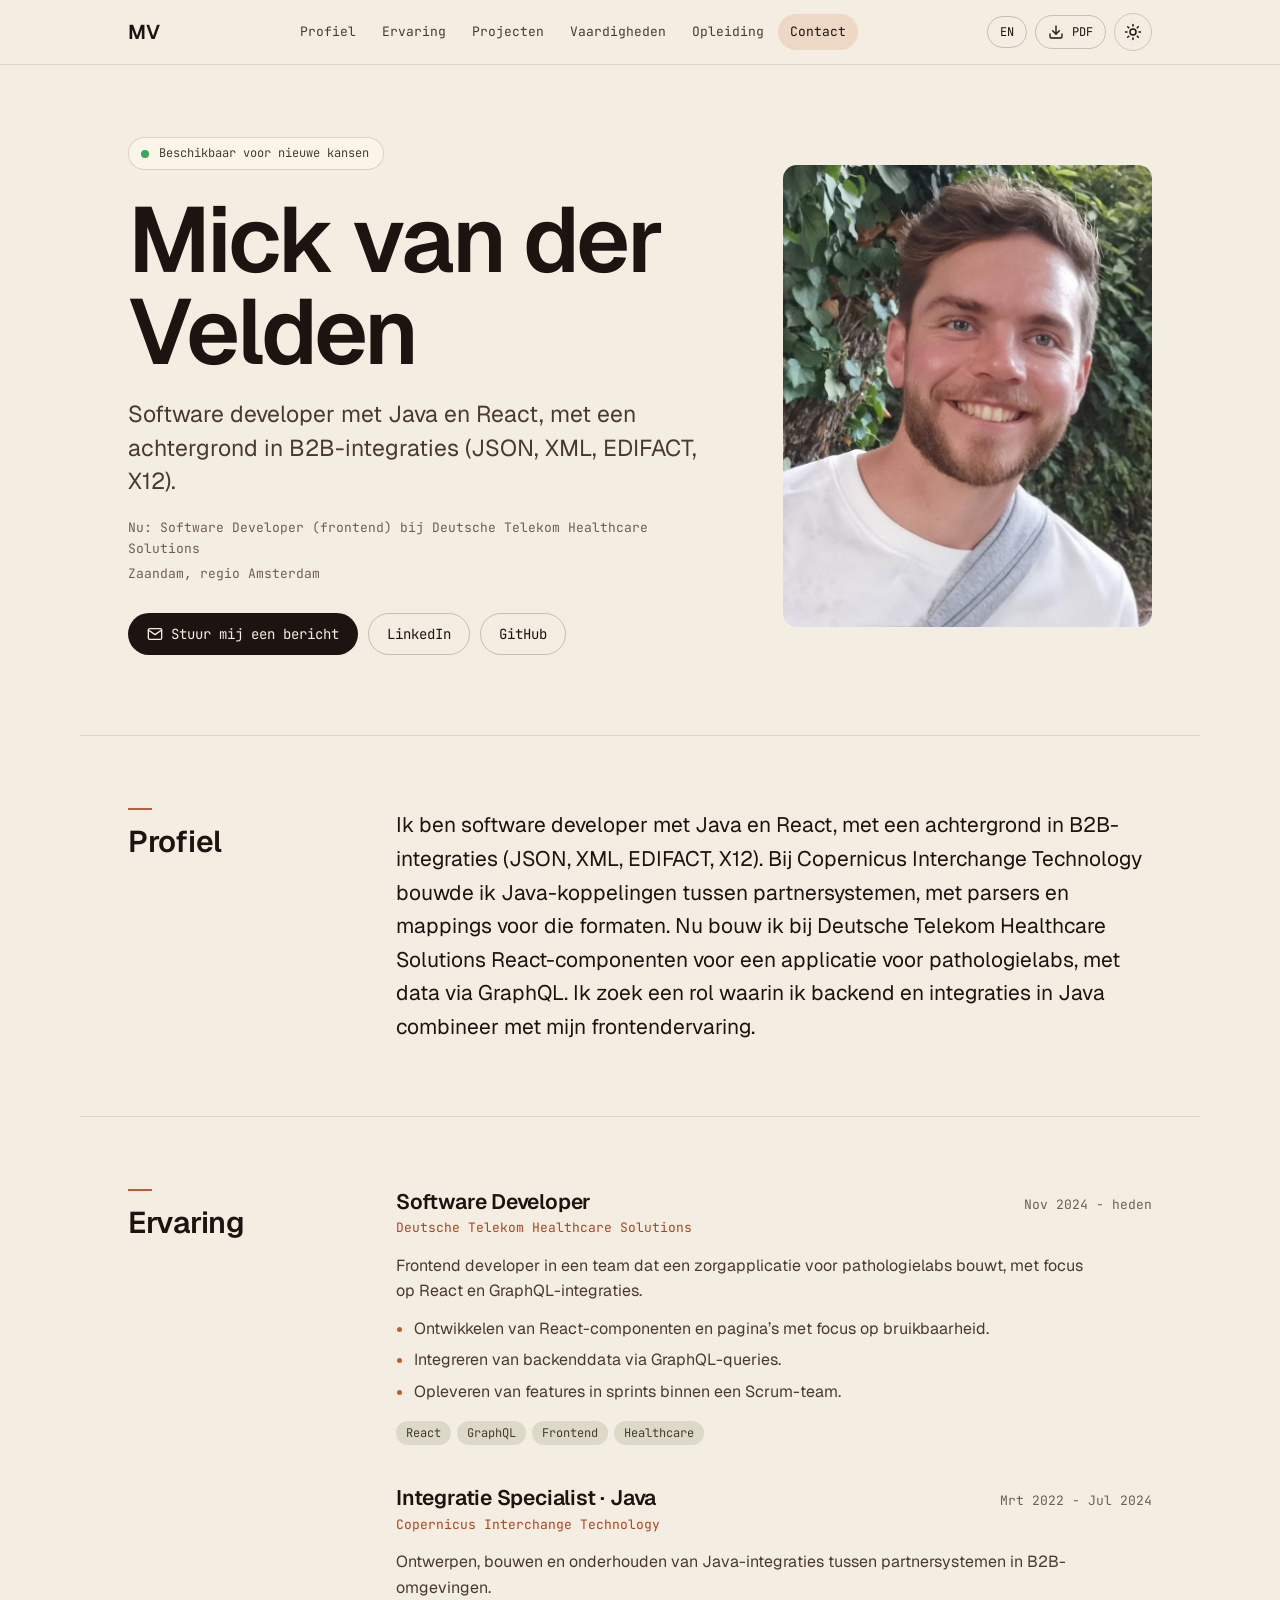
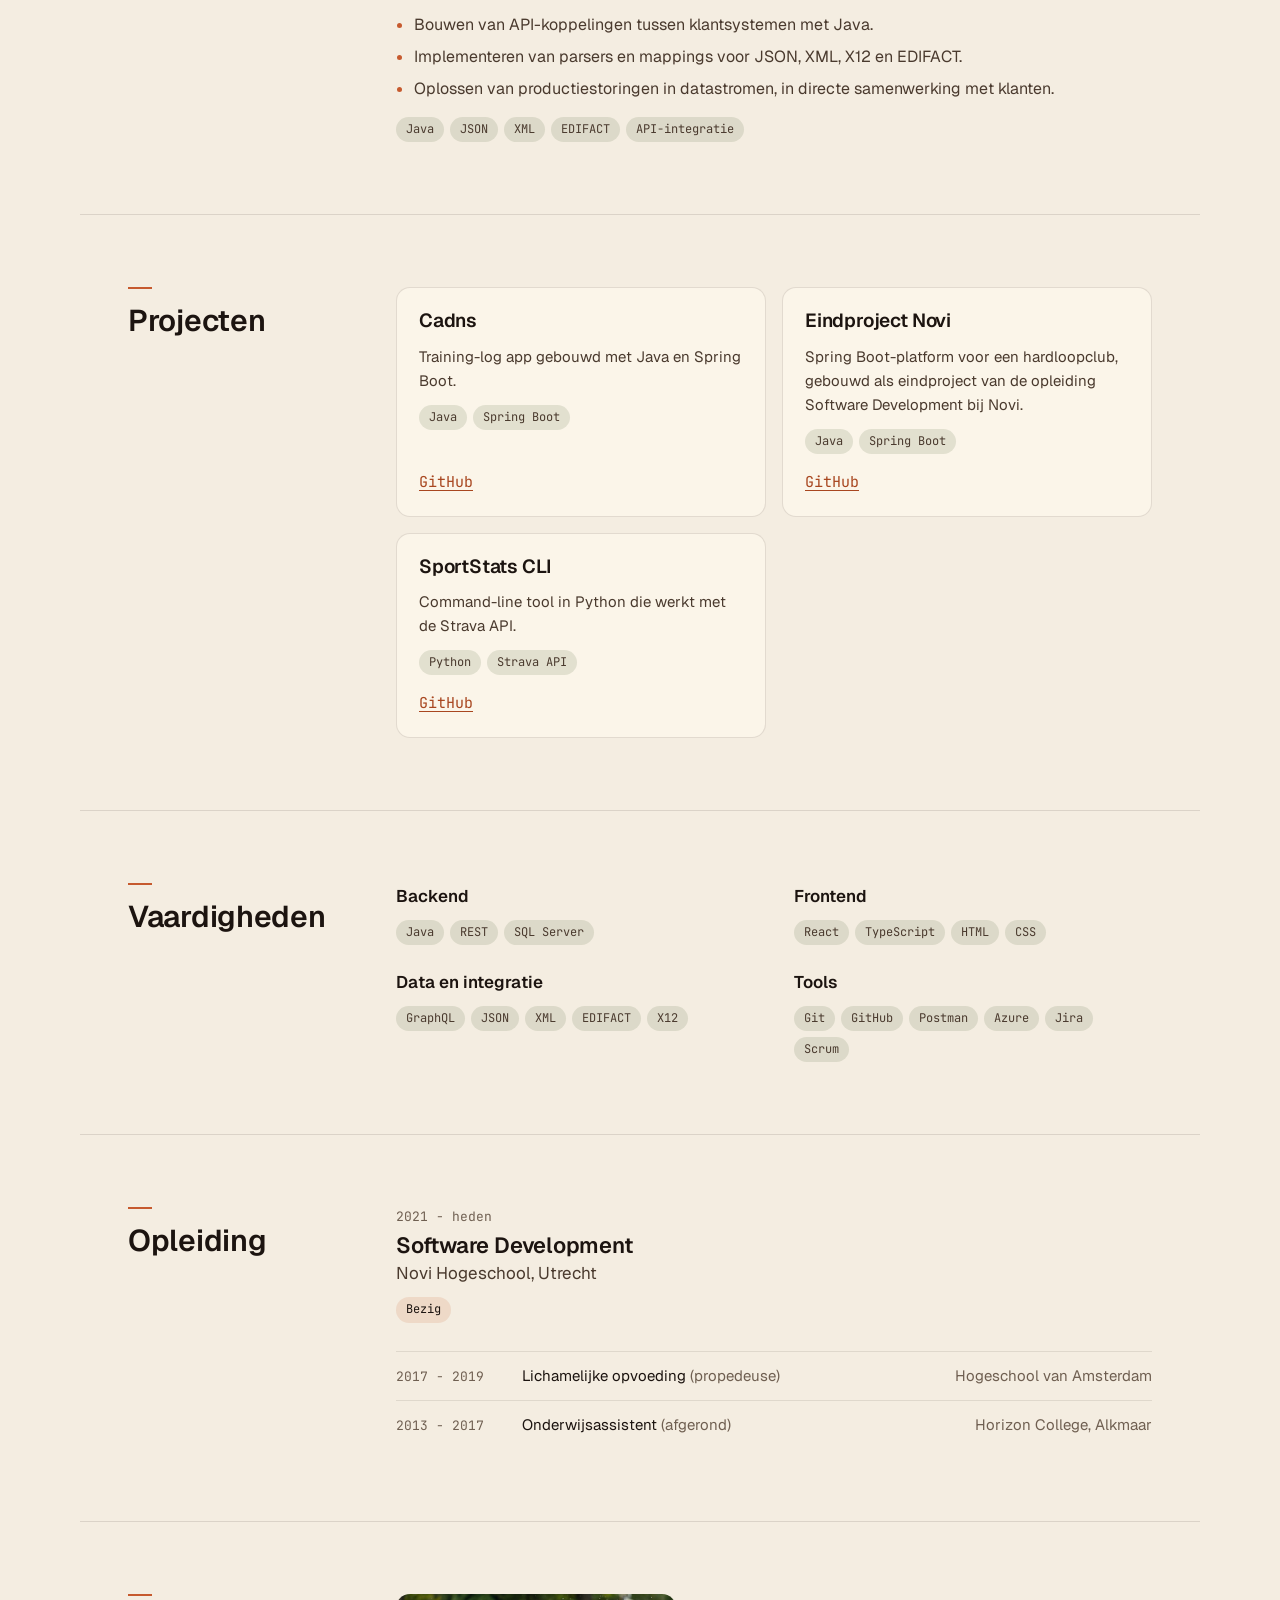
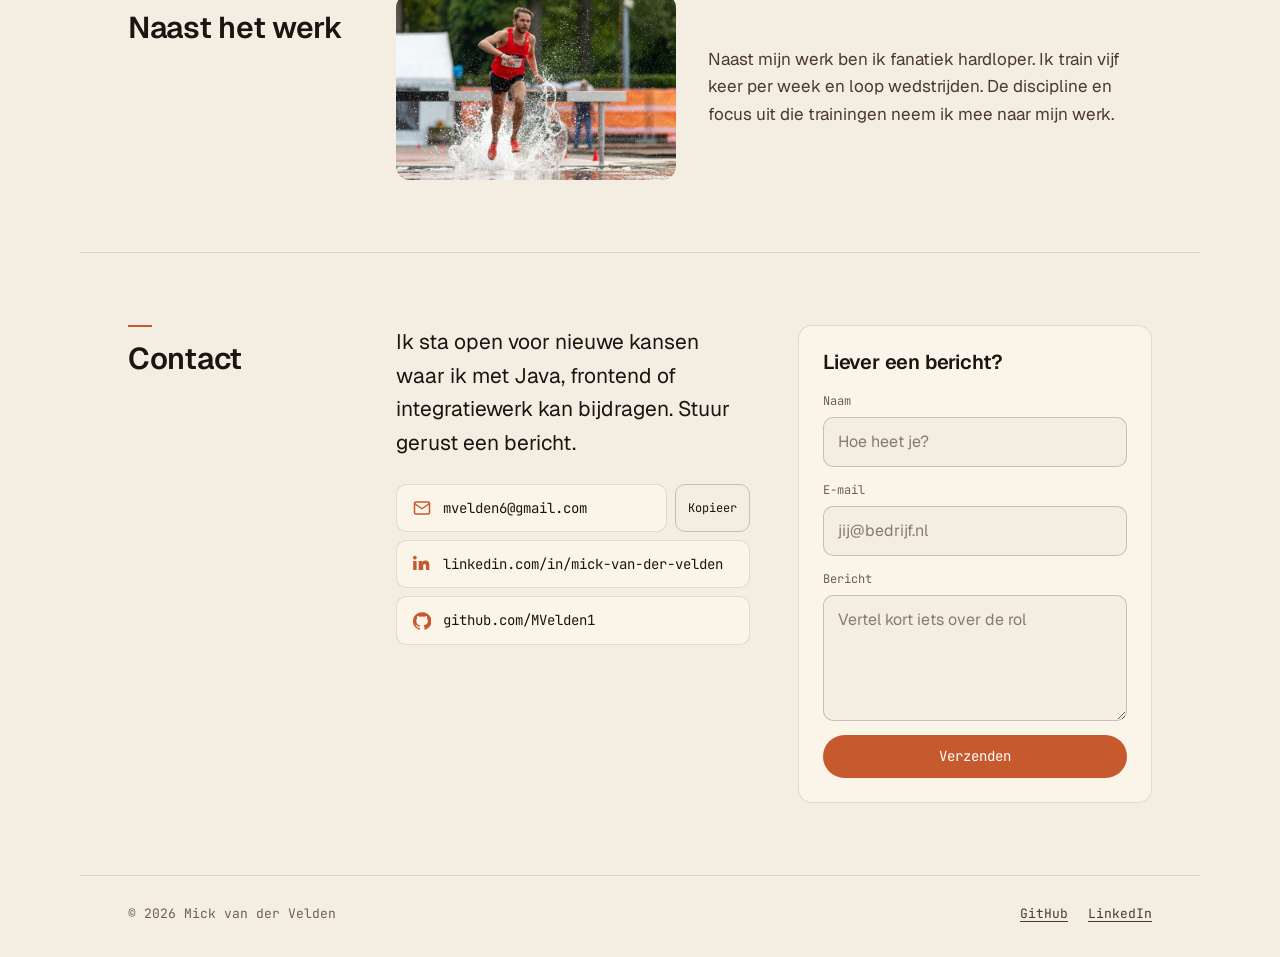
==== index.html @ c9dcdb48 "feat: calmer structure, static content and ES modules Content - One positioning line everywhere (her" ====
<!DOCTYPE html>
<html lang="nl">
<head>
<meta charset="utf-8">
<meta name="viewport" content="width=device-width, initial-scale=1">
<title>Mick van der Velden, Software Developer</title>
<meta name="description" content="Software developer met Java en React, met een achtergrond in B2B-integraties (JSON, XML, EDIFACT, X12).">

<script>
  // Set the theme before first paint: stored choice, otherwise the system preference.
  (function () {
    var root = document.documentElement;
    var theme = null;
    try { theme = JSON.parse(localStorage.getItem('cv_state') || '{}').theme; } catch (e) {}
    if (theme !== 'light' && theme !== 'dark') {
      theme = window.matchMedia && window.matchMedia('(prefers-color-scheme: dark)').matches ? 'dark' : 'light';
    }
    root.setAttribute('data-theme', theme);
    root.classList.add('js');
  })();
</script>

<link rel="preconnect" href="https://fonts.googleapis.com">
<link rel="preconnect" href="https://fonts.gstatic.com" crossorigin>
<link rel="preload" as="style" href="https://fonts.googleapis.com/css2?family=Geist:wght@400;500;600;700&amp;family=JetBrains+Mono:wght@400;500&amp;display=swap">
<link rel="stylesheet" href="https://fonts.googleapis.com/css2?family=Geist:wght@400;500;600;700&amp;family=JetBrains+Mono:wght@400;500&amp;display=swap">

<link rel="stylesheet" href="style.css">
<script type="module" src="js/main.js"></script>
</head>
<body>

<a class="skip-link" href="#main" data-i18n="a11y.skip">Naar de inhoud</a>

<header class="topbar">
  <div class="inner">
    <a href="#top" class="brand" aria-label="Mick van der Velden, naar boven" data-i18n-label="a11y.home">MV</a>

    <nav class="nav" id="nav" aria-label="Hoofdmenu" data-i18n-label="a11y.nav">
      <a href="#profiel" data-i18n="nav.profile">Profiel</a>
      <a href="#ervaring" data-i18n="nav.experience">Ervaring</a>
      <a href="#projecten" data-i18n="nav.projects">Projecten</a>
      <a href="#vaardigheden" data-i18n="nav.skills">Vaardigheden</a>
      <a href="#opleiding" data-i18n="nav.education">Opleiding</a>
      <a href="#contact" data-i18n="nav.contact">Contact</a>
    </nav>

    <div class="top-actions">
      <button type="button" id="langBtn" class="btn btn-ghost btn-sm" lang="en" aria-label="Switch to English">EN</button>
      <button type="button" id="downloadBtn" class="btn btn-ghost btn-sm" aria-label="Download cv als PDF" data-i18n-label="a11y.pdf">
        <svg viewBox="0 0 24 24" fill="none" stroke="currentColor" stroke-width="2" stroke-linecap="round" stroke-linejoin="round" aria-hidden="true"><path d="M21 15v4a2 2 0 0 1-2 2H5a2 2 0 0 1-2-2v-4"/><polyline points="7 10 12 15 17 10"/><line x1="12" y1="15" x2="12" y2="3"/></svg>
        PDF
      </button>
      <button type="button" id="themeBtn" class="icon-btn" aria-label="Thema wisselen" data-i18n-label="a11y.theme">
        <svg class="icon-sun" viewBox="0 0 24 24" fill="none" stroke="currentColor" stroke-width="2" stroke-linecap="round" stroke-linejoin="round" aria-hidden="true"><circle cx="12" cy="12" r="4"/><path d="M12 2v2M12 20v2M4.93 4.93l1.41 1.41M17.66 17.66l1.41 1.41M2 12h2M20 12h2M4.93 19.07l1.41-1.41M17.66 6.34l1.41-1.41"/></svg>
        <svg class="icon-moon" viewBox="0 0 24 24" fill="none" stroke="currentColor" stroke-width="2" stroke-linecap="round" stroke-linejoin="round" aria-hidden="true"><path d="M21 12.8A9 9 0 1 1 11.2 3a7 7 0 0 0 9.8 9.8z"/></svg>
      </button>
      <button type="button" id="menuBtn" class="icon-btn menu-btn" aria-expanded="false" aria-controls="nav" aria-label="Menu openen" data-i18n-label="a11y.menu">
        <svg viewBox="0 0 24 24" fill="none" stroke="currentColor" stroke-width="2" stroke-linecap="round" aria-hidden="true"><path d="M4 7h16M4 12h16M4 17h16"/></svg>
      </button>
    </div>
  </div>
</header>

<main id="main">

<!-- Hero -->
<section class="hero wrap" id="top">
  <div class="hero-grid">
    <div class="hero-text">
      <p class="status-pill"><span class="led" aria-hidden="true"></span> <span data-i18n="hero.status">Beschikbaar voor nieuwe kansen</span></p>
      <h1 class="hero-name">Mick van der Velden</h1>
      <p class="hero-lead" data-i18n="positioning">Software developer met Java en React, met een achtergrond in B2B-integraties (JSON, XML, EDIFACT, X12).</p>
      <ul class="hero-meta">
        <li data-i18n="hero.current">Nu: Software Developer (frontend) bij Deutsche Telekom Healthcare Solutions</li>
        <li data-i18n="hero.location">Zaandam, regio Amsterdam</li>
      </ul>
      <div class="hero-cta">
        <a href="mailto:mvelden6@gmail.com" class="btn btn-primary">
          <svg viewBox="0 0 24 24" fill="none" stroke="currentColor" stroke-width="2" stroke-linecap="round" stroke-linejoin="round" aria-hidden="true"><path d="M4 4h16c1.1 0 2 .9 2 2v12c0 1.1-.9 2-2 2H4c-1.1 0-2-.9-2-2V6c0-1.1.9-2 2-2z"/><polyline points="22,6 12,13 2,6"/></svg>
          <span data-i18n="hero.cta.email">Stuur mij een bericht</span>
        </a>
        <a href="https://linkedin.com/in/mick-van-der-velden" target="_blank" rel="noopener" class="btn btn-ghost">LinkedIn</a>
        <a href="https://github.com/MVelden1" target="_blank" rel="noopener" class="btn btn-ghost">GitHub</a>
      </div>
    </div>

    <div class="hero-photo">
      <img src="assets/mick.jpg" width="900" height="934" alt="Portret van Mick van der Velden" data-i18n-alt="img.portrait" fetchpriority="high" decoding="async">
    </div>
  </div>
</section>

<!-- Profiel -->
<section class="section wrap reveal" id="profiel" aria-labelledby="h-profiel">
  <h2 class="section-title" id="h-profiel" data-i18n="nav.profile">Profiel</h2>
  <div class="section-body">
    <!-- TODO Mick: klopt de laatste zin (wat je zoekt)? -->
    <p class="about-prose" id="aboutText" data-i18n="about.body">Ik ben software developer met Java en React, met een achtergrond in B2B-integraties (JSON, XML, EDIFACT, X12). Bij Copernicus Interchange Technology bouwde ik Java-koppelingen tussen partnersystemen, met parsers en mappings voor die formaten. Nu bouw ik bij Deutsche Telekom Healthcare Solutions React-componenten voor een applicatie voor pathologielabs, met data via GraphQL. Ik zoek een rol waarin ik backend en integraties in Java combineer met mijn frontendervaring.</p>
  </div>
</section>

<!-- Ervaring -->
<section class="section wrap reveal" id="ervaring" aria-labelledby="h-ervaring">
  <h2 class="section-title" id="h-ervaring" data-i18n="nav.experience">Ervaring</h2>
  <div class="section-body timeline">
    <article class="xp">
      <header class="xp-head">
        <div>
          <h3 class="xp-role">Software Developer</h3>
          <p class="xp-company">Deutsche Telekom Healthcare Solutions</p>
        </div>
        <p class="xp-date" data-i18n="xp.dt.date">Nov 2024 - heden</p>
      </header>
      <div class="xp-body" data-i18n="xp.dt.body">
        <p>Frontend developer in een team dat een zorgapplicatie voor pathologielabs bouwt, met focus op React en GraphQL-integraties.</p>
        <ul>
          <li>Ontwikkelen van React-componenten en pagina&rsquo;s met focus op bruikbaarheid.</li>
          <li>Integreren van backenddata via GraphQL-queries.</li>
          <li>Opleveren van features in sprints binnen een Scrum-team.</li>
        </ul>
      </div>
      <ul class="tags">
        <li>React</li><li>GraphQL</li><li>Frontend</li><li>Healthcare</li>
      </ul>
    </article>

    <article class="xp">
      <header class="xp-head">
        <div>
          <h3 class="xp-role" data-i18n="xp.cp.role">Integratie Specialist · Java</h3>
          <p class="xp-company">Copernicus Interchange Technology</p>
        </div>
        <p class="xp-date" data-i18n="xp.cp.date">Mrt 2022 - Jul 2024</p>
      </header>
      <div class="xp-body" data-i18n="xp.cp.body">
        <p>Ontwerpen, bouwen en onderhouden van Java-integraties tussen partnersystemen in B2B-omgevingen.</p>
        <ul>
          <li>Bouwen van API-koppelingen tussen klantsystemen met Java.</li>
          <li>Implementeren van parsers en mappings voor JSON, XML, X12 en EDIFACT.</li>
          <li>Oplossen van productiestoringen in datastromen, in directe samenwerking met klanten.</li>
        </ul>
      </div>
      <ul class="tags">
        <li>Java</li><li>JSON</li><li>XML</li><li>EDIFACT</li><li data-i18n="xp.cp.tag">API-integratie</li>
      </ul>
    </article>
  </div>
</section>

<!-- Projecten -->
<section class="section wrap reveal" id="projecten" aria-labelledby="h-projecten">
  <h2 class="section-title" id="h-projecten" data-i18n="nav.projects">Projecten</h2>
  <div class="section-body projects">
    <!-- TODO Mick: per project de omschrijving (wat het is, welke keuzes), stack en de exacte repo-URL en eventuele live-demo-URL aanleveren. De links wijzen nu naar je GitHub-profiel. -->
    <article class="project">
      <h3 class="project-title">Cadns</h3>
      <p data-i18n="pj.cadns">Training-log app gebouwd met Java en Spring Boot.</p>
      <ul class="tags"><li>Java</li><li>Spring Boot</li></ul>
      <p class="project-links"><a href="https://github.com/MVelden1" target="_blank" rel="noopener">GitHub</a></p>
    </article>

    <article class="project">
      <h3 class="project-title" data-i18n="pj.novi.title">Eindproject Novi</h3>
      <p data-i18n="pj.novi">Spring Boot-platform voor een hardloopclub, gebouwd als eindproject van de opleiding Software Development bij Novi.</p>
      <ul class="tags"><li>Java</li><li>Spring Boot</li></ul>
      <p class="project-links"><a href="https://github.com/MVelden1" target="_blank" rel="noopener">GitHub</a></p>
    </article>

    <article class="project">
      <h3 class="project-title">SportStats CLI</h3>
      <p data-i18n="pj.sportstats">Command-line tool in Python die werkt met de Strava API.</p>
      <ul class="tags"><li>Python</li><li>Strava API</li></ul>
      <p class="project-links"><a href="https://github.com/MVelden1" target="_blank" rel="noopener">GitHub</a></p>
    </article>
  </div>
</section>

<!-- Vaardigheden -->
<section class="section wrap reveal" id="vaardigheden" aria-labelledby="h-vaardigheden">
  <h2 class="section-title" id="h-vaardigheden" data-i18n="nav.skills">Vaardigheden</h2>
  <div class="section-body">
    <dl class="skills" id="skillsList">
      <div class="skill">
        <dt>Backend</dt>
        <dd><ul class="tags"><li>Java</li><li>REST</li><li>SQL Server</li></ul></dd>
      </div>
      <div class="skill">
        <dt>Frontend</dt>
        <dd><ul class="tags"><li>React</li><li>TypeScript</li><li>HTML</li><li>CSS</li></ul></dd>
      </div>
      <div class="skill">
        <dt data-i18n="skills.data">Data en integratie</dt>
        <dd><ul class="tags"><li>GraphQL</li><li>JSON</li><li>XML</li><li>EDIFACT</li><li>X12</li></ul></dd>
      </div>
      <div class="skill">
        <dt>Tools</dt>
        <dd><ul class="tags"><li>Git</li><li>GitHub</li><li>Postman</li><li>Azure</li><li>Jira</li><li>Scrum</li></ul></dd>
      </div>
    </dl>
  </div>
</section>

<!-- Opleiding -->
<section class="section wrap reveal" id="opleiding" aria-labelledby="h-opleiding">
  <h2 class="section-title" id="h-opleiding" data-i18n="nav.education">Opleiding</h2>
  <div class="section-body">
    <div class="edu-main" data-edu>
      <p class="edu-year" data-i18n="edu.now.year">2021 - heden</p>
      <h3 class="edu-title">Software Development</h3>
      <p class="edu-school">Novi Hogeschool, Utrecht</p>
      <p class="edu-status" data-i18n="edu.status.live">Bezig</p>
    </div>
    <ul class="edu-list">
      <li data-edu>
        <span class="edu-year">2017 - 2019</span>
        <span><span class="edu-title" data-i18n="edu.pe.title">Lichamelijke opvoeding</span> <span class="edu-status" data-i18n="edu.status.prop">(propedeuse)</span></span>
        <span class="edu-school">Hogeschool van Amsterdam</span>
      </li>
      <li data-edu>
        <span class="edu-year">2013 - 2017</span>
        <span><span class="edu-title" data-i18n="edu.ta.title">Onderwijsassistent</span> <span class="edu-status" data-i18n="edu.status.done">(afgerond)</span></span>
        <span class="edu-school">Horizon College, Alkmaar</span>
      </li>
    </ul>
  </div>
</section>

<!-- Naast het werk -->
<section class="section wrap reveal" id="naast-werk" aria-labelledby="h-naast">
  <h2 class="section-title" id="h-naast" data-i18n="out.title">Naast het werk</h2>
  <div class="section-body outside">
    <img src="assets/running.jpg" width="1400" height="933" alt="Mick van der Velden tijdens een hardloopwedstrijd" data-i18n-alt="img.running" loading="lazy" decoding="async">
    <p data-i18n="out.body">Naast mijn werk ben ik fanatiek hardloper. Ik train vijf keer per week en loop wedstrijden. De discipline en focus uit die trainingen neem ik mee naar mijn werk.</p>
  </div>
</section>

<!-- Contact -->
<section class="section wrap reveal" id="contact" aria-labelledby="h-contact">
  <h2 class="section-title" id="h-contact">Contact</h2>
  <div class="section-body contact-grid">
    <div>
      <p class="contact-note" data-i18n="ct.note">Ik sta open voor nieuwe kansen waar ik met Java, frontend of integratiewerk kan bijdragen. Stuur gerust een bericht.</p>

      <ul class="contact-links">
        <li class="contact-row">
          <a href="mailto:mvelden6@gmail.com" class="contact-link">
            <svg viewBox="0 0 24 24" fill="none" stroke="currentColor" stroke-width="2" stroke-linecap="round" stroke-linejoin="round" aria-hidden="true"><path d="M4 4h16c1.1 0 2 .9 2 2v12c0 1.1-.9 2-2 2H4c-1.1 0-2-.9-2-2V6c0-1.1.9-2 2-2z"/><polyline points="22,6 12,13 2,6"/></svg>
            <span class="label">mvelden6@gmail.com</span>
          </a>
          <button type="button" class="btn btn-ghost btn-sm copy-btn" id="copyEmail" data-copy="mvelden6@gmail.com">
            <span data-i18n="ct.copy">Kopieer</span>
          </button>
        </li>
        <li>
          <a href="https://linkedin.com/in/mick-van-der-velden" target="_blank" rel="noopener" class="contact-link">
            <svg viewBox="0 0 24 24" fill="currentColor" aria-hidden="true"><path d="M4.98 3.5C4.98 4.88 3.87 6 2.5 6S0 4.88 0 3.5 1.12 1 2.5 1s2.48 1.12 2.48 2.5zM.22 8h4.56v12H.22V8zm7.36 0h4.37v1.64h.06c.61-1.15 2.1-2.36 4.33-2.36 4.63 0 5.48 3.05 5.48 7v5.72h-4.55v-5.07c0-1.21-.02-2.77-1.69-2.77-1.7 0-1.96 1.32-1.96 2.68v5.16H7.58V8z"/></svg>
            <span class="label">linkedin.com/in/mick-van-der-velden</span>
          </a>
        </li>
        <li>
          <a href="https://github.com/MVelden1" target="_blank" rel="noopener" class="contact-link">
            <svg viewBox="0 0 24 24" fill="currentColor" aria-hidden="true"><path d="M12 .3a12 12 0 0 0-3.8 23.4c.6.1.8-.3.8-.6v-2c-3.3.7-4-1.6-4-1.6-.6-1.4-1.4-1.8-1.4-1.8-1.1-.7.1-.7.1-.7 1.2.1 1.9 1.2 1.9 1.2 1 1.8 2.8 1.3 3.5 1 .1-.8.4-1.3.8-1.6-2.7-.3-5.5-1.3-5.5-6 0-1.2.5-2.3 1.3-3.1-.2-.4-.6-1.6 0-3.2 0 0 1-.3 3.4 1.2a11.5 11.5 0 0 1 6 0c2.3-1.5 3.3-1.2 3.3-1.2.7 1.6.2 2.9.1 3.2.8.8 1.3 1.9 1.3 3.2 0 4.6-2.8 5.6-5.5 5.9.5.4.9 1.1.9 2.3v3.3c0 .3.1.7.8.6A12 12 0 0 0 12 .3"/></svg>
            <span class="label">github.com/MVelden1</span>
          </a>
        </li>
      </ul>
    </div>

    <form class="contact-form" id="contactForm">
      <h3 data-i18n="form.title">Liever een bericht?</h3>
      <!-- Web3Forms: the access_key routes mail to mvelden6@gmail.com -->
      <input type="hidden" name="access_key" value="7c4b0fd3-1f38-485e-ab42-254aa99e8355">
      <input type="hidden" name="subject" value="Nieuw bericht via cv-site">
      <input type="hidden" name="from_name" value="CV Mick van der Velden">
      <div class="visually-hidden" aria-hidden="true">
        <label for="botcheck">Laat dit veld leeg</label>
        <input type="checkbox" id="botcheck" name="botcheck" tabindex="-1">
      </div>
      <div class="form-row">
        <label for="f-name" data-i18n="form.name">Naam</label>
        <input type="text" id="f-name" name="name" autocomplete="name" data-i18n-ph="form.name.ph" placeholder="Hoe heet je?" required>
      </div>
      <div class="form-row">
        <label for="f-email" data-i18n="form.email">E-mail</label>
        <input type="email" id="f-email" name="email" autocomplete="email" data-i18n-ph="form.email.ph" placeholder="jij@bedrijf.nl" required>
      </div>
      <div class="form-row">
        <label for="f-msg" data-i18n="form.msg">Bericht</label>
        <textarea id="f-msg" name="message" rows="4" data-i18n-ph="form.msg.ph" placeholder="Vertel kort iets over de rol" required></textarea>
      </div>
      <button type="submit" id="formSubmit" class="btn btn-accent btn-block">
        <span data-i18n="form.send">Verzenden</span>
      </button>
      <p class="form-msg" id="formSuccess" role="status" hidden data-i18n="form.success">Bedankt, je bericht is verstuurd. Ik reageer zo snel mogelijk.</p>
      <p class="form-msg form-msg-error" id="formError" role="alert" hidden data-i18n="form.error">Er ging iets mis. Probeer het later opnieuw of mail direct naar mvelden6@gmail.com.</p>
    </form>
  </div>
</section>

</main>

<footer class="wrap site-footer">
  <p>&copy; 2026 Mick van der Velden</p>
  <ul class="foot-links">
    <li><a href="https://github.com/MVelden1" target="_blank" rel="noopener">GitHub</a></li>
    <li><a href="https://linkedin.com/in/mick-van-der-velden" target="_blank" rel="noopener">LinkedIn</a></li>
  </ul>
</footer>

<!-- Print sheet: single-page PDF. js/print.js fills the empty containers from the
     page content right before printing, so the PDF always matches the site. -->
<div class="print-sheet" id="printSheet">
  <div class="ps-head">
    <div class="ps-photo"><img src="assets/mick.jpg" width="900" height="934" alt="" decoding="async"></div>
    <div class="ps-id">
      <p class="ps-name">Mick van der Velden</p>
      <p class="ps-role" data-i18n="positioning">Software developer met Java en React, met een achtergrond in B2B-integraties (JSON, XML, EDIFACT, X12).</p>
    </div>
  </div>

  <div class="ps-side">
    <div class="ps-block">
      <p class="ps-h">Contact</p>
      <ul class="ps-contact-list">
        <li><svg viewBox="0 0 24 24" fill="none" stroke="currentColor" stroke-width="1.8" stroke-linecap="round" stroke-linejoin="round" aria-hidden="true"><path d="M20 10c0 6-8 12-8 12s-8-6-8-12a8 8 0 0 1 16 0z"/><circle cx="12" cy="10" r="3"/></svg><span>Zaandam, NL</span></li>
        <!-- TODO Mick: telefoonnummer wel/niet publiek -->
        <li><a href="tel:+31616270753"><svg viewBox="0 0 24 24" fill="none" stroke="currentColor" stroke-width="1.8" stroke-linecap="round" stroke-linejoin="round" aria-hidden="true"><path d="M22 16.9v3a2 2 0 0 1-2.2 2 19.8 19.8 0 0 1-8.6-3.1 19.5 19.5 0 0 1-6-6A19.8 19.8 0 0 1 2.1 4.2 2 2 0 0 1 4.1 2h3a2 2 0 0 1 2 1.7c.1.9.3 1.8.6 2.7a2 2 0 0 1-.5 2.1L8 9.7a16 16 0 0 0 6 6l1.2-1.2a2 2 0 0 1 2.1-.5c.9.3 1.8.5 2.7.6a2 2 0 0 1 1.7 2z"/></svg><span>+31&nbsp;6&nbsp;1627&nbsp;0753</span></a></li>
        <li><a href="mailto:mvelden6@gmail.com"><svg viewBox="0 0 24 24" fill="none" stroke="currentColor" stroke-width="1.8" stroke-linecap="round" stroke-linejoin="round" aria-hidden="true"><rect x="3" y="5" width="18" height="14" rx="2"/><polyline points="3 7 12 13 21 7"/></svg><span>mvelden6@gmail.com</span></a></li>
        <li><a href="https://linkedin.com/in/mick-van-der-velden"><svg viewBox="0 0 24 24" fill="none" stroke="currentColor" stroke-width="1.8" stroke-linecap="round" stroke-linejoin="round" aria-hidden="true"><path d="M10 14a5 5 0 0 0 7 0l3-3a5 5 0 0 0-7-7l-1 1"/><path d="M14 10a5 5 0 0 0-7 0l-3 3a5 5 0 0 0 7 7l1-1"/></svg><span>linkedin.com/in/mick-van-der-velden</span></a></li>
        <li><a href="https://github.com/MVelden1"><svg viewBox="0 0 24 24" fill="currentColor" aria-hidden="true"><path d="M12 .3a12 12 0 0 0-3.8 23.4c.6.1.8-.3.8-.6v-2c-3.3.7-4-1.6-4-1.6-.6-1.4-1.4-1.8-1.4-1.8-1.1-.7.1-.7.1-.7 1.2.1 1.9 1.2 1.9 1.2 1 1.8 2.8 1.3 3.5 1 .1-.8.4-1.3.8-1.6-2.7-.3-5.5-1.3-5.5-6 0-1.2.5-2.3 1.3-3.1-.2-.4-.6-1.6 0-3.2 0 0 1-.3 3.4 1.2a11.5 11.5 0 0 1 6 0c2.3-1.5 3.3-1.2 3.3-1.2.7 1.6.2 2.9.1 3.2.8.8 1.3 1.9 1.3 3.2 0 4.6-2.8 5.6-5.5 5.9.5.4.9 1.1.9 2.3v3.3c0 .3.1.7.8.6A12 12 0 0 0 12 .3"/></svg><span>github.com/MVelden1</span></a></li>
        <li><a href="https://mvelden1.github.io"><svg viewBox="0 0 24 24" fill="none" stroke="currentColor" stroke-width="1.8" stroke-linecap="round" stroke-linejoin="round" aria-hidden="true"><circle cx="12" cy="12" r="9"/><path d="M3 12h18"/><path d="M12 3a14 14 0 0 1 0 18"/><path d="M12 3a14 14 0 0 0 0 18"/></svg><span>mvelden1.github.io</span></a></li>
      </ul>
    </div>

    <div class="ps-block">
      <p class="ps-h" data-i18n="nav.skills">Vaardigheden</p>
      <ul class="ps-skills" id="psSkills"></ul>
    </div>

    <div class="ps-block">
      <p class="ps-h" data-i18n="print.languages">Talen</p>
      <ul class="ps-plain">
        <li data-i18n="print.lang.nl">Nederlands</li>
        <li data-i18n="print.lang.en">Engels</li>
      </ul>
    </div>
  </div>

  <div class="ps-main">
    <div class="ps-block">
      <p class="ps-h ps-h-main" data-i18n="nav.profile">Profiel</p>
      <p class="ps-p" id="psProfile"></p>
    </div>

    <div class="ps-block">
      <p class="ps-h ps-h-main" data-i18n="nav.experience">Ervaring</p>
      <div id="psExperience"></div>
    </div>

    <div class="ps-block">
      <p class="ps-h ps-h-main" data-i18n="nav.education">Opleiding</p>
      <div class="ps-edu-grid" id="psEducation"></div>
    </div>
  </div>

  <div class="ps-foot">
    <span>Mick van der Velden · Software Developer</span>
    <span>mvelden6@gmail.com</span>
  </div>
</div>

</body>
</html>
---- style.css ----
/* ============================================================
   Mick van der Velden, portfolio and CV
   Warm editorial palette: cream, rust, sage. Geist + JetBrains Mono.
   ============================================================ */

:root {
  --bg: #F4EDE1;
  --bg-elev: #EEE4D2;
  --bg-card: #FBF5E9;
  --ink: #1C1410;
  --ink-soft: #4A3A2E;
  --ink-muted: #6F5F51;
  --rule: #2A1E16;
  --accent: #C65A2E;     /* rust */
  --accent-ink: #A8461F; /* rust for small text on cream */
  --accent-2: #6E7F5C;   /* sage */
  --on-accent: #FFFFFF;

  --ff-body: "Geist", ui-sans-serif, system-ui, sans-serif;
  --ff-mono: "JetBrains Mono", ui-monospace, monospace;

  --radius: 14px;
  --radius-sm: 10px;

  --maxw: 1120px;
  --gutter: clamp(16px, 4vw, 48px);
  --topbar-h: 64px;

  color-scheme: light;
}

/* Dark theme: explicit choice, or the system preference when JS is off. */
:root[data-theme="dark"] {
  --bg: #15110E;
  --bg-elev: #1C1714;
  --bg-card: #221B17;
  --ink: #F4EDE1;
  --ink-soft: #D7C8B4;
  --ink-muted: #A8977F;
  --rule: #E8DCC5;
  --accent: #E07A4A;
  --accent-ink: #E8895B;
  --accent-2: #98AE81;
  --on-accent: #15110E;
  color-scheme: dark;
}
@media (prefers-color-scheme: dark) {
  :root:not([data-theme]) {
    --bg: #15110E;
    --bg-elev: #1C1714;
    --bg-card: #221B17;
    --ink: #F4EDE1;
    --ink-soft: #D7C8B4;
    --ink-muted: #A8977F;
    --rule: #E8DCC5;
    --accent: #E07A4A;
    --accent-ink: #E8895B;
    --accent-2: #98AE81;
    --on-accent: #15110E;
    color-scheme: dark;
  }
}

/* =========================================================
   Base
   ========================================================= */

*, *::before, *::after { box-sizing: border-box; }

html {
  scroll-behavior: smooth;
  scroll-padding-top: calc(var(--topbar-h) + 16px);
}

body {
  margin: 0;
  font-family: var(--ff-body);
  font-size: 17px;
  line-height: 1.6;
  color: var(--ink);
  background: var(--bg);
  -webkit-font-smoothing: antialiased;
  transition: background-color .3s ease, color .3s ease;
}

h1, h2, h3 {
  font-weight: 600;
  letter-spacing: -0.01em;
  line-height: 1.2;
  margin: 0;
  color: var(--ink);
}

p { margin: 0; }

img { max-width: 100%; height: auto; display: block; }

a { color: inherit; }
a:hover { color: var(--accent-ink); }

::selection { background: var(--accent); color: var(--on-accent); }

:focus-visible {
  outline: 2px solid var(--accent);
  outline-offset: 3px;
  border-radius: 4px;
}

.visually-hidden {
  position: absolute;
  width: 1px;
  height: 1px;
  margin: -1px;
  padding: 0;
  overflow: hidden;
  clip: rect(0 0 0 0);
  white-space: nowrap;
  border: 0;
}

.skip-link {
  position: absolute;
  left: 16px;
  top: -48px;
  z-index: 100;
  padding: 10px 16px;
  border-radius: var(--radius-sm);
  background: var(--ink);
  color: var(--bg);
  font-family: var(--ff-mono);
  font-size: 14px;
  text-decoration: none;
}
.skip-link:focus { top: 12px; color: var(--bg); }

.wrap {
  max-width: var(--maxw);
  margin: 0 auto;
  padding: 0 var(--gutter);
}

/* Shared tag list (experience, projects, skills) */
.tags {
  display: flex;
  flex-wrap: wrap;
  gap: 6px;
  margin: 0;
  padding: 0;
  list-style: none;
}
.tags li {
  font-family: var(--ff-mono);
  font-size: 12px;
  line-height: 1.4;
  padding: 4px 10px;
  border-radius: 999px;
  background: color-mix(in oklab, var(--accent-2) 18%, transparent);
  color: var(--ink-soft);
}

/* =========================================================
   Buttons
   ========================================================= */

.btn {
  display: inline-flex;
  align-items: center;
  gap: 8px;
  padding: 12px 18px;
  border-radius: 999px;
  border: 1px solid transparent;
  font-family: var(--ff-mono);
  font-size: 14px;
  line-height: 1.2;
  text-decoration: none;
  cursor: pointer;
  transition: background-color .2s ease, color .2s ease, border-color .2s ease;
}
.btn svg { width: 16px; height: 16px; flex-shrink: 0; }
.btn-sm { padding: 8px 12px; font-size: 12px; }
.btn-block { width: 100%; justify-content: center; }

.btn-primary { background: var(--ink); color: var(--bg); }
.btn-primary:hover { background: var(--accent); color: var(--on-accent); }
.btn-ghost {
  background: transparent;
  color: var(--ink);
  border-color: color-mix(in oklab, var(--rule) 22%, transparent);
}
.btn-ghost:hover { background: color-mix(in oklab, var(--ink) 6%, transparent); color: var(--ink); }
.btn-accent { background: var(--accent); color: var(--on-accent); }
.btn-accent:hover { background: var(--ink); color: var(--bg); }
.btn:disabled { opacity: .6; cursor: progress; }

.icon-btn {
  width: 38px;
  height: 38px;
  flex-shrink: 0;
  border-radius: 999px;
  display: inline-flex;
  align-items: center;
  justify-content: center;
  padding: 0;
  background: transparent;
  border: 1px solid color-mix(in oklab, var(--rule) 18%, transparent);
  color: var(--ink);
  cursor: pointer;
  transition: background-color .2s ease;
}
.icon-btn:hover { background: color-mix(in oklab, var(--ink) 6%, transparent); }
.icon-btn svg { width: 18px; height: 18px; }

.icon-moon { display: none; }
:root[data-theme="dark"] .icon-sun { display: none; }
:root[data-theme="dark"] .icon-moon { display: block; }

/* =========================================================
   Top bar and navigation
   ========================================================= */

.topbar {
  position: sticky;
  top: 0;
  z-index: 50;
  background: color-mix(in oklab, var(--bg) 88%, transparent);
  backdrop-filter: blur(12px);
  -webkit-backdrop-filter: blur(12px);
  border-bottom: 1px solid color-mix(in oklab, var(--rule) 12%, transparent);
}

.topbar .inner {
  max-width: var(--maxw);
  min-height: var(--topbar-h);
  margin: 0 auto;
  padding: 0 var(--gutter);
  display: flex;
  align-items: center;
  justify-content: space-between;
  gap: 12px;
  position: relative;
}

.brand {
  font-size: 20px;
  font-weight: 600;
  letter-spacing: -0.02em;
  text-decoration: none;
}

.nav {
  display: flex;
  gap: 2px;
  font-family: var(--ff-mono);
  font-size: 13px;
}
.nav a {
  padding: 8px 12px;
  border-radius: 999px;
  color: var(--ink-soft);
  text-decoration: none;
  transition: background-color .2s ease, color .2s ease;
}
.nav a:hover { background: color-mix(in oklab, var(--ink) 6%, transparent); color: var(--ink); }
.nav a.active { color: var(--ink); background: color-mix(in oklab, var(--accent) 14%, transparent); }

.top-actions { display: flex; align-items: center; gap: 8px; }

.menu-btn { display: none; }

@media (max-width: 959px) {
  .menu-btn { display: inline-flex; }

  .nav {
    display: none;
    position: absolute;
    top: 100%;
    left: 0;
    right: 0;
    flex-direction: column;
    gap: 0;
    padding: 8px var(--gutter) 16px;
    background: var(--bg);
    border-bottom: 1px solid color-mix(in oklab, var(--rule) 12%, transparent);
    font-size: 15px;
  }
  .nav.open { display: flex; }
  .nav a { padding: 12px 8px; border-radius: var(--radius-sm); }
}

/* =========================================================
   Hero
   ========================================================= */

.hero { padding-top: 48px; padding-bottom: 56px; }

.hero-grid {
  display: grid;
  grid-template-columns: minmax(0, 1fr);
  gap: 40px;
  align-items: center;
}

.status-pill {
  display: inline-flex;
  align-items: center;
  gap: 10px;
  padding: 6px 14px 6px 12px;
  border: 1px solid color-mix(in oklab, var(--rule) 16%, transparent);
  border-radius: 999px;
  background: var(--bg-card);
  font-family: var(--ff-mono);
  font-size: 12px;
  color: var(--ink-soft);
}
.status-pill .led {
  width: 8px;
  height: 8px;
  border-radius: 50%;
  background: #3BA55C;
}

.hero-name {
  margin-top: 24px;
  font-size: clamp(42px, 8vw, 92px);
  line-height: 1;
  letter-spacing: -0.03em;
}

.hero-lead {
  margin-top: 20px;
  max-width: 38ch;
  font-size: clamp(19px, 2vw, 23px);
  line-height: 1.45;
  color: var(--ink-soft);
}

.hero-meta {
  margin: 20px 0 0;
  padding: 0;
  list-style: none;
  display: grid;
  gap: 4px;
  font-family: var(--ff-mono);
  font-size: 13px;
  color: var(--ink-muted);
}

.hero-cta {
  display: flex;
  flex-wrap: wrap;
  gap: 10px;
  margin-top: 28px;
}

.hero-photo {
  max-width: 300px;
  border-radius: var(--radius);
  overflow: hidden;
  background: var(--bg-card);
}
.hero-photo img {
  width: 100%;
  aspect-ratio: 4 / 5;
  object-fit: cover;
}

@media (min-width: 880px) {
  .hero { padding-top: 72px; padding-bottom: 80px; }
  .hero-grid { grid-template-columns: minmax(0, 1.6fr) minmax(0, 1fr); gap: 64px; }
  .hero-photo { max-width: 380px; justify-self: end; }
}

/* =========================================================
   Sections
   ========================================================= */

.section {
  display: grid;
  grid-template-columns: minmax(0, 1fr);
  gap: 24px;
  padding-top: 48px;
  padding-bottom: 48px;
  border-top: 1px solid color-mix(in oklab, var(--rule) 12%, transparent);
}

.section-title {
  font-size: clamp(24px, 2.6vw, 30px);
  line-height: 1.2;
}
.section-title::before {
  content: "";
  display: block;
  width: 24px;
  height: 2px;
  margin-bottom: 14px;
  background: var(--accent);
}

.section-body { min-width: 0; }

@media (min-width: 960px) {
  .section {
    grid-template-columns: 220px minmax(0, 1fr);
    gap: 48px;
    padding-top: 72px;
    padding-bottom: 72px;
  }
}

/* Profiel */
.about-prose {
  max-width: 62ch;
  font-size: clamp(18px, 1.7vw, 21px);
  line-height: 1.6;
}

/* =========================================================
   Experience
   ========================================================= */

.timeline { display: grid; gap: 40px; }

.xp-head {
  display: grid;
  grid-template-columns: minmax(0, 1fr);
  gap: 4px;
  margin-bottom: 14px;
}
.xp-role { font-size: 21px; }
.xp-company {
  margin-top: 4px;
  font-family: var(--ff-mono);
  font-size: 13px;
  color: var(--accent-ink);
}
.xp-date {
  font-family: var(--ff-mono);
  font-size: 13px;
  color: var(--ink-muted);
}

.xp-body {
  max-width: 64ch;
  color: var(--ink-soft);
  font-size: 16px;
}
.xp-body ul { margin: 12px 0 16px; padding-left: 18px; }
.xp-body li { margin: 6px 0; }
.xp-body li::marker { color: var(--accent); }

@media (min-width: 640px) {
  .xp-head { grid-template-columns: minmax(0, 1fr) auto; align-items: baseline; gap: 16px; }
  .xp-date { white-space: nowrap; }
}

/* =========================================================
   Projects
   ========================================================= */

.projects {
  display: grid;
  grid-template-columns: repeat(auto-fill, minmax(min(100%, 250px), 1fr));
  gap: 16px;
}

.project {
  display: flex;
  flex-direction: column;
  gap: 12px;
  padding: 22px;
  background: var(--bg-card);
  border: 1px solid color-mix(in oklab, var(--rule) 12%, transparent);
  border-radius: var(--radius);
  min-width: 0;
}
.project p { color: var(--ink-soft); font-size: 15px; }
.project-title { font-size: 19px; }
.project-links {
  margin-top: auto;
  padding-top: 4px;
  font-family: var(--ff-mono);
  font-size: 13px;
}
.project-links a { color: var(--accent-ink); text-underline-offset: 3px; }
.project-links a:hover { color: var(--ink); }

/* =========================================================
   Skills
   ========================================================= */

.skills {
  display: grid;
  grid-template-columns: minmax(0, 1fr);
  gap: 24px 40px;
  margin: 0;
}
.skill { min-width: 0; }
.skill dt { font-weight: 600; margin-bottom: 10px; }
.skill dd { margin: 0; }

@media (min-width: 640px) {
  .skills { grid-template-columns: repeat(2, minmax(0, 1fr)); }
}

/* =========================================================
   Education
   ========================================================= */

.edu-year {
  font-family: var(--ff-mono);
  font-size: 13px;
  color: var(--ink-muted);
}

.edu-main .edu-title { font-size: 22px; margin-top: 4px; }
.edu-main .edu-school { color: var(--ink-soft); margin-top: 2px; }
.edu-main .edu-status {
  display: inline-block;
  margin-top: 10px;
  padding: 3px 10px;
  border-radius: 999px;
  font-family: var(--ff-mono);
  font-size: 12px;
  background: color-mix(in oklab, var(--accent) 14%, transparent);
  color: var(--ink);
}

.edu-list {
  margin: 28px 0 0;
  padding: 0;
  list-style: none;
  font-size: 15px;
}
.edu-list li {
  display: grid;
  grid-template-columns: minmax(0, 1fr);
  gap: 2px;
  padding: 12px 0;
  border-top: 1px solid color-mix(in oklab, var(--rule) 10%, transparent);
}
.edu-list .edu-status, .edu-list .edu-school { color: var(--ink-muted); }

@media (min-width: 640px) {
  .edu-list li { grid-template-columns: 110px minmax(0, 1fr) auto; gap: 16px; align-items: baseline; }
}

/* =========================================================
   Outside work
   ========================================================= */

.outside {
  display: grid;
  grid-template-columns: minmax(0, 1fr);
  gap: 20px;
  align-items: center;
}
.outside img {
  width: 100%;
  max-width: 420px;
  aspect-ratio: 3 / 2;
  object-fit: cover;
  border-radius: var(--radius);
}
.outside p { max-width: 52ch; color: var(--ink-soft); }

@media (min-width: 720px) {
  .outside { grid-template-columns: 280px minmax(0, 1fr); gap: 32px; }
}

/* =========================================================
   Contact
   ========================================================= */

.contact-grid {
  display: grid;
  grid-template-columns: minmax(0, 1fr);
  gap: 40px;
  align-items: start;
}

.contact-note { max-width: 44ch; font-size: clamp(18px, 1.7vw, 21px); }

.contact-links {
  margin: 24px 0 0;
  padding: 0;
  list-style: none;
  display: grid;
  gap: 8px;
}
.contact-row { display: flex; gap: 8px; align-items: stretch; }
.contact-row .contact-link { flex: 1; }
.copy-btn { flex-shrink: 0; border-radius: var(--radius-sm); }

.contact-link {
  display: grid;
  grid-template-columns: 18px minmax(0, 1fr);
  align-items: center;
  gap: 12px;
  min-width: 0;
  padding: 12px 16px;
  background: var(--bg-card);
  border: 1px solid color-mix(in oklab, var(--rule) 12%, transparent);
  border-radius: var(--radius-sm);
  font-family: var(--ff-mono);
  font-size: 14px;
  text-decoration: none;
  transition: background-color .2s ease;
}
.contact-link:hover { background: var(--bg-elev); color: var(--ink); }
.contact-link svg { width: 18px; height: 18px; color: var(--accent); }
.contact-link .label { overflow-wrap: anywhere; }

.contact-form {
  padding: 24px;
  background: var(--bg-card);
  border: 1px solid color-mix(in oklab, var(--rule) 12%, transparent);
  border-radius: var(--radius);
}
.contact-form h3 { font-size: 20px; margin-bottom: 18px; }

.form-row { display: flex; flex-direction: column; gap: 6px; margin-bottom: 14px; }
.form-row label {
  font-family: var(--ff-mono);
  font-size: 12px;
  color: var(--ink-muted);
}
.form-row input, .form-row textarea {
  font: inherit;
  font-size: 16px;
  padding: 11px 14px;
  border: 1px solid color-mix(in oklab, var(--rule) 22%, transparent);
  border-radius: var(--radius-sm);
  background: var(--bg);
  color: var(--ink);
  resize: vertical;
}
.form-row input::placeholder, .form-row textarea::placeholder { color: var(--ink-muted); opacity: .8; }
.form-row input:focus-visible, .form-row textarea:focus-visible {
  outline: 2px solid var(--accent);
  outline-offset: 1px;
  border-color: var(--accent);
}

.form-msg {
  margin-top: 12px;
  padding: 12px 14px;
  border-radius: var(--radius-sm);
  background: color-mix(in oklab, var(--accent-2) 22%, transparent);
  font-size: 14px;
}
.form-msg-error { background: color-mix(in oklab, #E36161 22%, transparent); }

@media (min-width: 880px) {
  .contact-grid { grid-template-columns: minmax(0, 1fr) minmax(0, 1fr); gap: 48px; }
}

/* =========================================================
   Footer
   ========================================================= */

.site-footer {
  display: flex;
  flex-wrap: wrap;
  justify-content: space-between;
  align-items: center;
  gap: 12px 24px;
  padding-top: 28px;
  padding-bottom: 32px;
  border-top: 1px solid color-mix(in oklab, var(--rule) 12%, transparent);
  font-family: var(--ff-mono);
  font-size: 13px;
  color: var(--ink-muted);
}
.foot-links { display: flex; gap: 20px; margin: 0; padding: 0; list-style: none; }
.foot-links a { color: var(--ink-soft); text-underline-offset: 3px; }

/* =========================================================
   Reveal on scroll (only when JS runs)
   ========================================================= */

.js .reveal {
  opacity: 0;
  transform: translateY(8px);
  transition: opacity .5s ease, transform .5s ease;
}
.js .reveal.in { opacity: 1; transform: none; }

@media (prefers-reduced-motion: reduce) {
  html { scroll-behavior: auto; }
  * { animation-duration: 0s !important; transition: none !important; }
  .js .reveal { opacity: 1; transform: none; }
}

/* =========================================================
   Print sheet: single-page PDF
   ========================================================= */

.print-sheet { display: none; }

@media print {
  @page { size: A4; margin: 0; }

  html, body {
    background: #ffffff !important;
    color: #1C1410 !important;
    font-family: "Geist", "Helvetica Neue", Arial, sans-serif !important;
    -webkit-print-color-adjust: exact;
    print-color-adjust: exact;
  }

  body > *:not(.print-sheet) { display: none !important; }

  .print-sheet {
    --ps-ink: #1C1410;
    --ps-ink-soft: #4A3A2E;
    --ps-ink-muted: #7A6A5C;
    --ps-rule: #2A1E16;
    --ps-accent: #C65A2E;
    --ps-side-bg: #F4EDE1;

    display: grid;
    grid-template-columns: 64mm 1fr;
    grid-template-rows: auto 1fr auto;
    color: var(--ps-ink);
    font-size: 9.2pt;
    line-height: 1.42;
    min-height: 297mm;
    width: 210mm;
  }
  .print-sheet p { margin: 0; }

  /* Header */
  .ps-head {
    grid-column: 1 / 3;
    grid-row: 1;
    display: grid;
    grid-template-columns: 64mm 1fr;
    align-items: center;
    background: var(--ps-ink);
    color: #F4EDE1;
    padding: 12mm 14mm 10mm 12mm;
  }
  .ps-photo {
    width: 40mm;
    height: 40mm;
    border-radius: 50%;
    overflow: hidden;
    border: 1.5pt solid var(--ps-accent);
  }
  .ps-photo img { width: 100%; height: 100%; object-fit: cover; }

  .ps-id { padding-left: 4mm; }
  .ps-name {
    font-size: 30pt;
    font-weight: 700;
    line-height: 0.98;
    margin-bottom: 2.5mm !important;
    letter-spacing: -0.02em;
    color: #F4EDE1;
  }
  .ps-role {
    font-size: 10pt;
    line-height: 1.4;
    color: #D7C8B4;
    max-width: 110mm;
  }

  .ps-contact-list {
    list-style: none;
    margin: 0;
    padding: 0;
    display: flex;
    flex-direction: column;
    gap: 1.8mm;
    font-size: 8.4pt;
    color: var(--ps-ink-soft);
  }
  .ps-contact-list li {
    display: flex;
    align-items: center;
    gap: 2.2mm;
    word-break: break-word;
  }
  .ps-contact-list svg {
    width: 3.4mm;
    height: 3.4mm;
    flex-shrink: 0;
    color: var(--ps-accent);
  }
  .ps-contact-list a {
    display: flex;
    align-items: center;
    gap: 2.2mm;
    color: var(--ps-ink-soft);
    text-decoration: none;
  }

  /* Sidebar */
  .ps-side {
    grid-column: 1;
    grid-row: 2;
    padding: 8mm 7mm 8mm 12mm;
    font-size: 8.6pt;
    background: var(--ps-side-bg);
  }

  .ps-block { margin-bottom: 4.5mm; break-inside: avoid; }
  .ps-block:last-child { margin-bottom: 0; }

  .ps-h {
    font-size: 13pt;
    font-weight: 600;
    margin-bottom: 3mm !important;
    padding-bottom: 1.5mm;
    color: var(--ps-ink);
    border-bottom: 0.5pt solid rgba(42, 30, 22, 0.28);
  }
  .ps-h-main { border-bottom-color: var(--ps-rule); }

  .ps-p { font-size: 8.8pt; color: var(--ps-ink-soft); }

  .ps-skills, .ps-plain { list-style: none; margin: 0; padding: 0; }
  .ps-skills li {
    margin-bottom: 2mm;
    padding-left: 3mm;
    border-left: 0.7mm solid var(--ps-accent);
    display: flex;
    flex-direction: column;
    gap: 0.3mm;
  }
  .ps-skills li strong { font-weight: 600; font-size: 9.2pt; color: var(--ps-ink); }
  .ps-skills li span { font-size: 7.6pt; color: var(--ps-ink-muted); }
  .ps-plain li { margin-bottom: 1.2mm; font-size: 8.6pt; color: var(--ps-ink-soft); }

  .ps-edu-grid { display: grid; grid-template-columns: 1fr 1fr 1fr; gap: 4mm; }
  .ps-edu { padding-left: 3mm; border-left: 0.5mm solid var(--ps-accent); }
  .ps-edu-year {
    font-family: "JetBrains Mono", ui-monospace, monospace;
    font-size: 7.2pt;
    letter-spacing: 0.1em;
    text-transform: uppercase;
    color: var(--ps-accent);
    margin-bottom: 0.5mm !important;
  }
  .ps-edu-title { font-size: 11pt; font-weight: 600; line-height: 1.15; color: var(--ps-ink); }
  .ps-edu-school { font-size: 8pt; color: var(--ps-ink-muted); margin-top: 0.4mm !important; }
  .ps-edu-status {
    display: inline-block;
    margin-top: 1mm !important;
    font-family: "JetBrains Mono", ui-monospace, monospace;
    font-size: 6.8pt;
    letter-spacing: 0.1em;
    text-transform: uppercase;
    color: var(--ps-ink-soft);
    padding: 0.6mm 1.6mm;
    border: 0.4pt solid rgba(42, 30, 22, 0.25);
    border-radius: 1mm;
  }

  /* Main column */
  .ps-main {
    grid-column: 2;
    grid-row: 2;
    padding: 7mm 12mm 6mm 8mm;
    font-size: 9pt;
  }

  .ps-xp {
    margin-bottom: 3.5mm;
    padding-bottom: 3mm;
    break-inside: avoid;
    border-bottom: 0.3pt solid rgba(42, 30, 22, 0.15);
  }
  .ps-xp:last-child { border-bottom: none; margin-bottom: 0; padding-bottom: 0; }
  .ps-xp > header {
    display: grid;
    grid-template-columns: 1fr auto;
    gap: 4mm;
    align-items: baseline;
    margin-bottom: 2mm;
  }
  .ps-xp-role { font-size: 14pt; font-weight: 600; line-height: 1.1; color: var(--ps-ink); }
  .ps-xp-co {
    font-size: 8.6pt;
    font-weight: 500;
    color: var(--ps-accent);
    margin-top: 0.6mm !important;
  }
  .ps-xp-date {
    font-family: "JetBrains Mono", ui-monospace, monospace;
    font-size: 7.8pt;
    color: var(--ps-ink-muted);
    letter-spacing: 0.08em;
    text-transform: uppercase;
    white-space: nowrap;
  }
  .ps-xp-body { color: var(--ps-ink-soft); font-size: 8.8pt; line-height: 1.38; }
  .ps-xp-body p { margin: 0 0 1.2mm !important; }
  .ps-xp-body ul { margin: 0 0 1.5mm; padding-left: 4.5mm; list-style: none; }
  .ps-xp-body li { margin: 0.4mm 0; position: relative; }
  .ps-xp-body li::before {
    content: "•";
    position: absolute;
    left: -3.5mm;
    color: var(--ps-accent);
  }

  /* Footer */
  .ps-foot {
    grid-column: 1 / 3;
    grid-row: 3;
    display: flex;
    justify-content: space-between;
    align-items: center;
    padding: 4mm 14mm 6mm 12mm;
    font-family: "JetBrains Mono", ui-monospace, monospace;
    font-size: 7pt;
    color: var(--ps-ink-muted);
    letter-spacing: 0.08em;
    border-top: 0.4pt solid rgba(42, 30, 22, 0.2);
  }
}
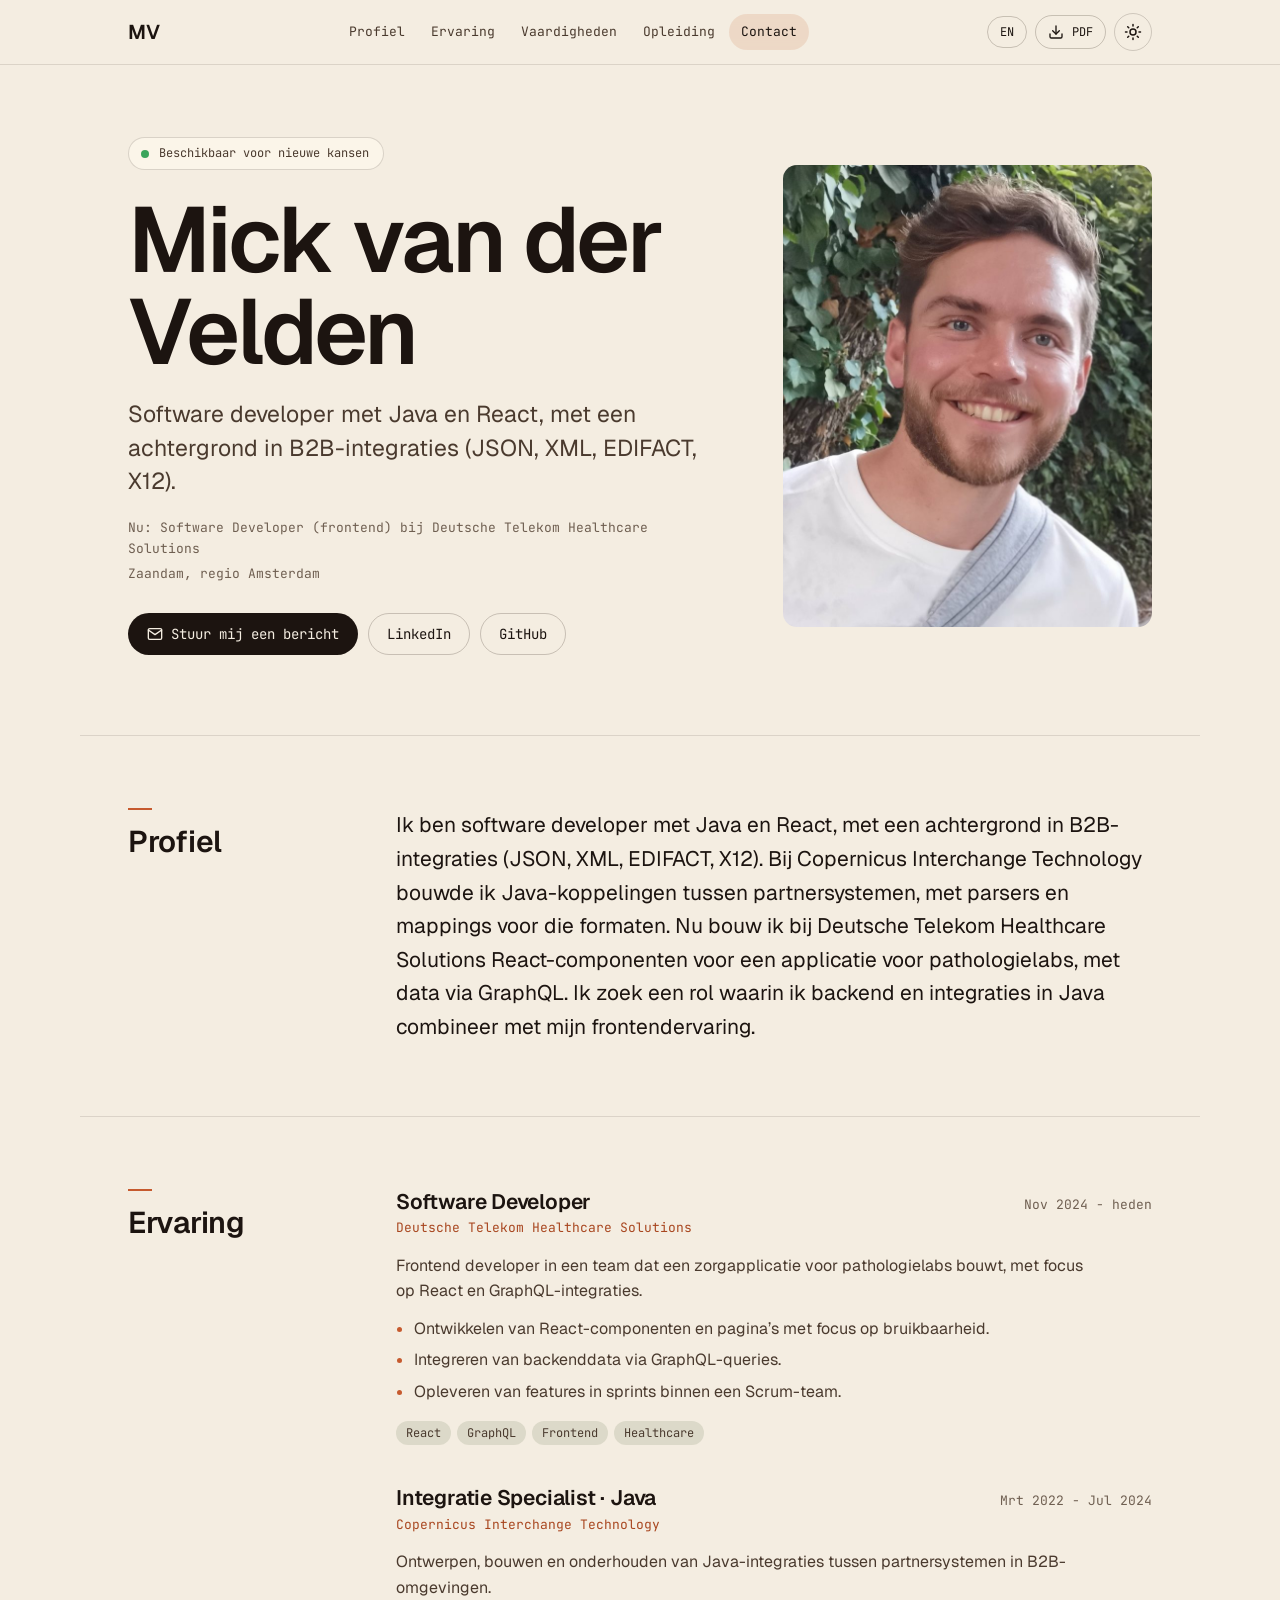
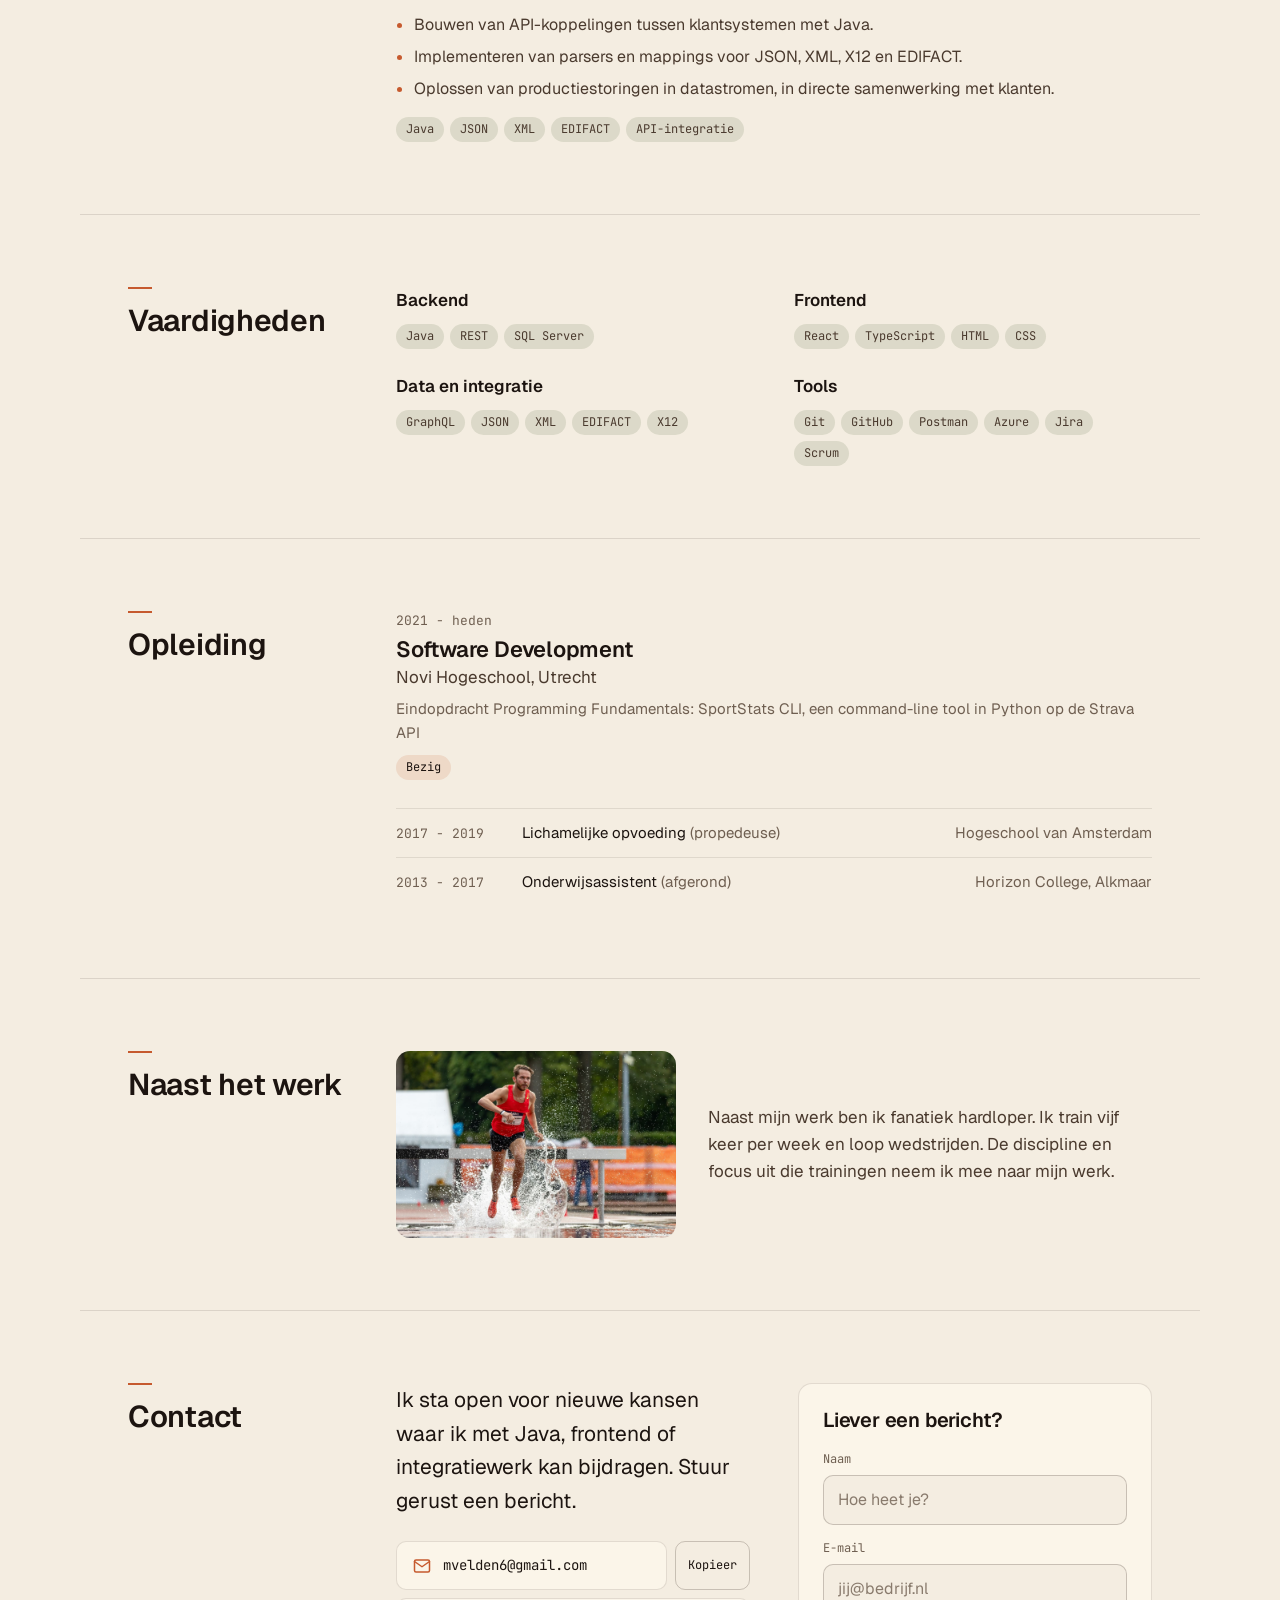
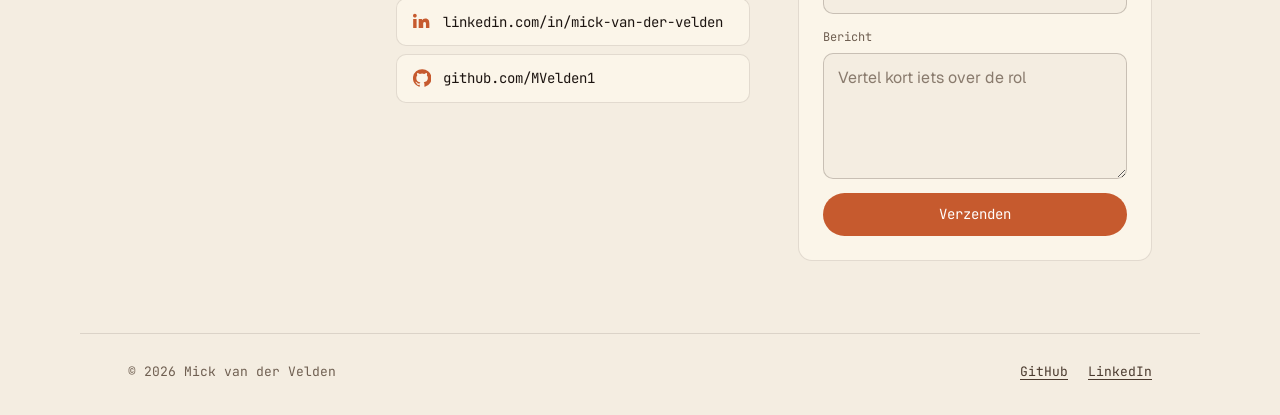
==== commit cdd54aa7: "refactor: drop projects section, list SportStats CLI under education Remove the projects section, it" ====
--- a/index.html
+++ b/index.html
@@ -5,6 +5,27 @@
 <meta name="viewport" content="width=device-width, initial-scale=1">
 <title>Mick van der Velden, Software Developer</title>
 <meta name="description" content="Software developer met Java en React, met een achtergrond in B2B-integraties (JSON, XML, EDIFACT, X12).">
+<link rel="canonical" href="https://mvelden1.github.io/">
+
+<link rel="icon" href="assets/favicon.svg" type="image/svg+xml">
+<link rel="apple-touch-icon" href="assets/apple-touch-icon.png">
+<meta name="theme-color" content="#F4EDE1" media="(prefers-color-scheme: light)">
+<meta name="theme-color" content="#15110E" media="(prefers-color-scheme: dark)">
+
+<meta property="og:type" content="website">
+<meta property="og:url" content="https://mvelden1.github.io/">
+<meta property="og:locale" content="nl_NL">
+<meta property="og:locale:alternate" content="en_GB">
+<meta property="og:title" content="Mick van der Velden, Software Developer">
+<meta property="og:description" content="Software developer met Java en React, met een achtergrond in B2B-integraties (JSON, XML, EDIFACT, X12).">
+<meta property="og:image" content="https://mvelden1.github.io/assets/og.jpg">
+<meta property="og:image:width" content="1200">
+<meta property="og:image:height" content="630">
+<meta property="og:image:alt" content="Mick van der Velden, Software Developer">
+<meta name="twitter:card" content="summary_large_image">
+<meta name="twitter:title" content="Mick van der Velden, Software Developer">
+<meta name="twitter:description" content="Software developer met Java en React, met een achtergrond in B2B-integraties (JSON, XML, EDIFACT, X12).">
+<meta name="twitter:image" content="https://mvelden1.github.io/assets/og.jpg">
 
 <script>
   // Set the theme before first paint: stored choice, otherwise the system preference.
@@ -16,7 +37,6 @@
       theme = window.matchMedia && window.matchMedia('(prefers-color-scheme: dark)').matches ? 'dark' : 'light';
     }
     root.setAttribute('data-theme', theme);
-    root.classList.add('js');
   })();
 </script>
 
@@ -39,7 +59,6 @@
     <nav class="nav" id="nav" aria-label="Hoofdmenu" data-i18n-label="a11y.nav">
       <a href="#profiel" data-i18n="nav.profile">Profiel</a>
       <a href="#ervaring" data-i18n="nav.experience">Ervaring</a>
-      <a href="#projecten" data-i18n="nav.projects">Projecten</a>
       <a href="#vaardigheden" data-i18n="nav.skills">Vaardigheden</a>
       <a href="#opleiding" data-i18n="nav.education">Opleiding</a>
       <a href="#contact" data-i18n="nav.contact">Contact</a>
@@ -148,34 +167,6 @@
   </div>
 </section>
 
-<!-- Projecten -->
-<section class="section wrap reveal" id="projecten" aria-labelledby="h-projecten">
-  <h2 class="section-title" id="h-projecten" data-i18n="nav.projects">Projecten</h2>
-  <div class="section-body projects">
-    <!-- TODO Mick: per project de omschrijving (wat het is, welke keuzes), stack en de exacte repo-URL en eventuele live-demo-URL aanleveren. De links wijzen nu naar je GitHub-profiel. -->
-    <article class="project">
-      <h3 class="project-title">Cadns</h3>
-      <p data-i18n="pj.cadns">Training-log app gebouwd met Java en Spring Boot.</p>
-      <ul class="tags"><li>Java</li><li>Spring Boot</li></ul>
-      <p class="project-links"><a href="https://github.com/MVelden1" target="_blank" rel="noopener">GitHub</a></p>
-    </article>
-
-    <article class="project">
-      <h3 class="project-title" data-i18n="pj.novi.title">Eindproject Novi</h3>
-      <p data-i18n="pj.novi">Spring Boot-platform voor een hardloopclub, gebouwd als eindproject van de opleiding Software Development bij Novi.</p>
-      <ul class="tags"><li>Java</li><li>Spring Boot</li></ul>
-      <p class="project-links"><a href="https://github.com/MVelden1" target="_blank" rel="noopener">GitHub</a></p>
-    </article>
-
-    <article class="project">
-      <h3 class="project-title">SportStats CLI</h3>
-      <p data-i18n="pj.sportstats">Command-line tool in Python die werkt met de Strava API.</p>
-      <ul class="tags"><li>Python</li><li>Strava API</li></ul>
-      <p class="project-links"><a href="https://github.com/MVelden1" target="_blank" rel="noopener">GitHub</a></p>
-    </article>
-  </div>
-</section>
-
 <!-- Vaardigheden -->
 <section class="section wrap reveal" id="vaardigheden" aria-labelledby="h-vaardigheden">
   <h2 class="section-title" id="h-vaardigheden" data-i18n="nav.skills">Vaardigheden</h2>
@@ -209,6 +200,8 @@
       <p class="edu-year" data-i18n="edu.now.year">2021 - heden</p>
       <h3 class="edu-title">Software Development</h3>
       <p class="edu-school">Novi Hogeschool, Utrecht</p>
+      <!-- TODO Mick: repo-URL van SportStats CLI aanleveren, dan "SportStats CLI" in beide talen als link maken. -->
+      <p class="edu-note" data-i18n="edu.note">Eindopdracht Programming Fundamentals: SportStats CLI, een command-line tool in Python op de Strava API</p>
       <p class="edu-status" data-i18n="edu.status.live">Bezig</p>
     </div>
     <ul class="edu-list">
--- a/style.css
+++ b/style.css
@@ -139,7 +139,7 @@
   padding: 0 var(--gutter);
 }
 
-/* Shared tag list (experience, projects, skills) */
+/* Shared tag list (experience, skills) */
 .tags {
   display: flex;
   flex-wrap: wrap;
@@ -454,37 +454,6 @@
 }
 
 /* =========================================================
-   Projects
-   ========================================================= */
-
-.projects {
-  display: grid;
-  grid-template-columns: repeat(auto-fill, minmax(min(100%, 250px), 1fr));
-  gap: 16px;
-}
-
-.project {
-  display: flex;
-  flex-direction: column;
-  gap: 12px;
-  padding: 22px;
-  background: var(--bg-card);
-  border: 1px solid color-mix(in oklab, var(--rule) 12%, transparent);
-  border-radius: var(--radius);
-  min-width: 0;
-}
-.project p { color: var(--ink-soft); font-size: 15px; }
-.project-title { font-size: 19px; }
-.project-links {
-  margin-top: auto;
-  padding-top: 4px;
-  font-family: var(--ff-mono);
-  font-size: 13px;
-}
-.project-links a { color: var(--accent-ink); text-underline-offset: 3px; }
-.project-links a:hover { color: var(--ink); }
-
-/* =========================================================
    Skills
    ========================================================= */
 
@@ -514,6 +483,7 @@
 
 .edu-main .edu-title { font-size: 22px; margin-top: 4px; }
 .edu-main .edu-school { color: var(--ink-soft); margin-top: 2px; }
+.edu-note { margin-top: 6px; font-size: 15px; color: var(--ink-muted); }
 .edu-main .edu-status {
   display: inline-block;
   margin-top: 10px;
@@ -844,6 +814,7 @@
   }
   .ps-edu-title { font-size: 11pt; font-weight: 600; line-height: 1.15; color: var(--ps-ink); }
   .ps-edu-school { font-size: 8pt; color: var(--ps-ink-muted); margin-top: 0.4mm !important; }
+  .ps-edu-note { font-size: 7.6pt; line-height: 1.3; color: var(--ps-ink-muted); margin-top: 1mm !important; }
   .ps-edu-status {
     display: inline-block;
     margin-top: 1mm !important;
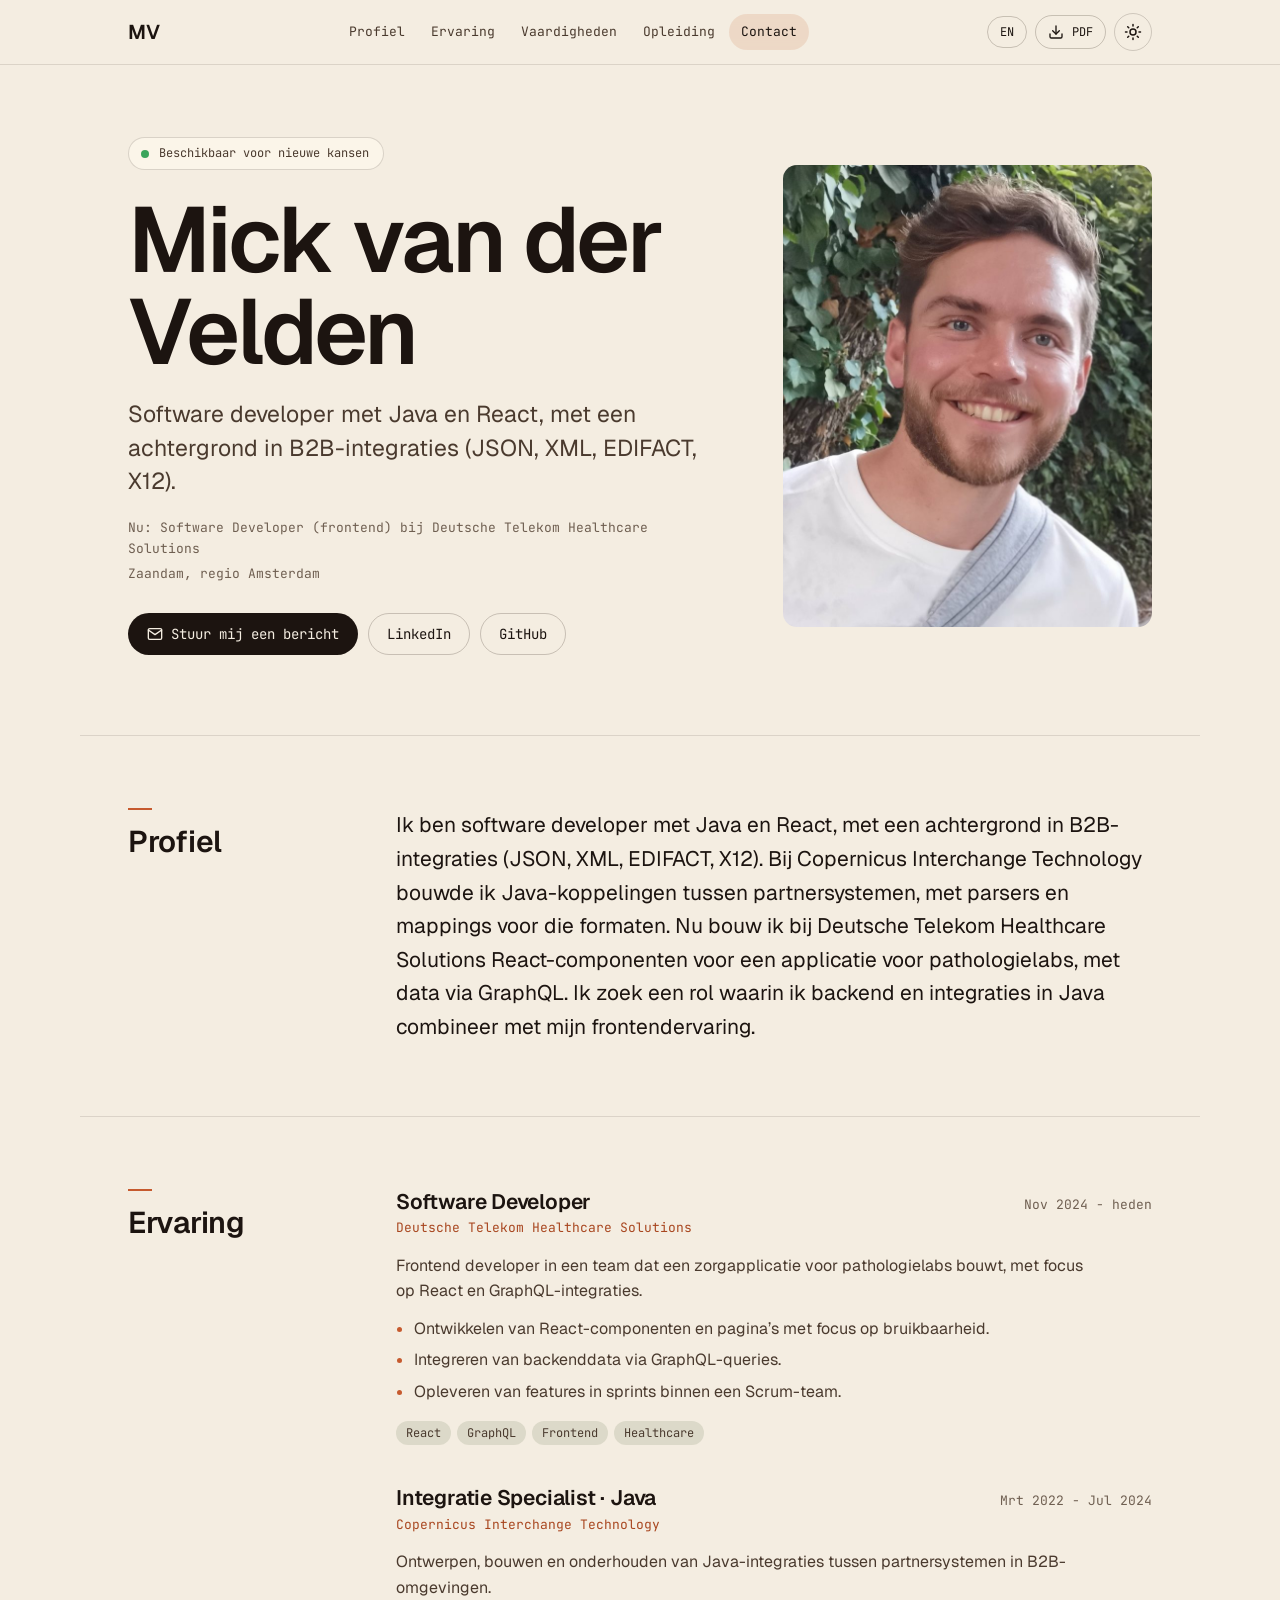
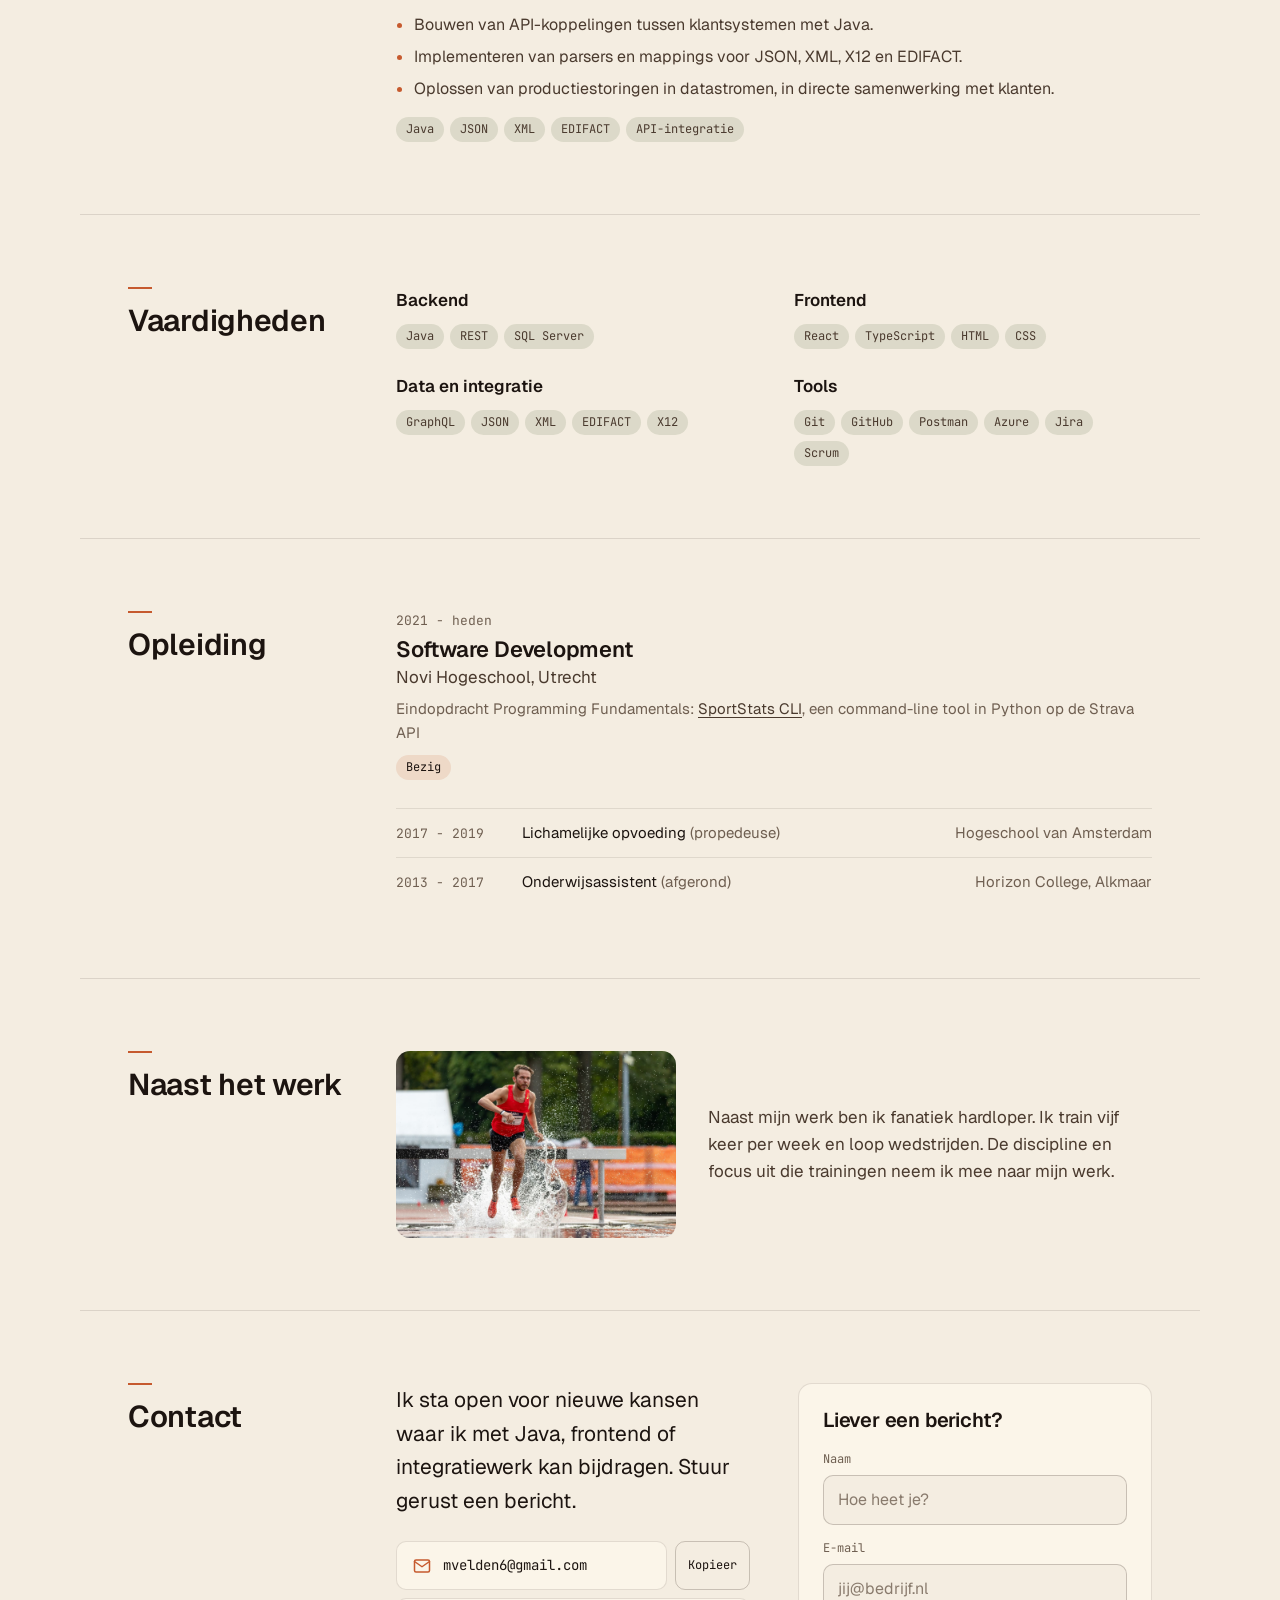
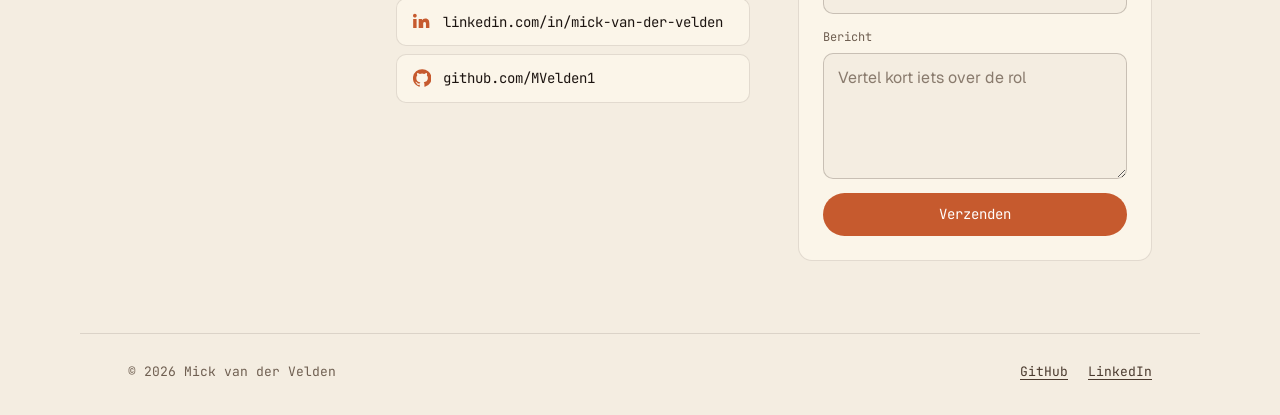
==== commit 5bc67efc: "feat: link SportStats CLI to its repository Link "SportStats CLI" under education to https://github." ====
--- a/index.html
+++ b/index.html
@@ -200,8 +200,7 @@
       <p class="edu-year" data-i18n="edu.now.year">2021 - heden</p>
       <h3 class="edu-title">Software Development</h3>
       <p class="edu-school">Novi Hogeschool, Utrecht</p>
-      <!-- TODO Mick: repo-URL van SportStats CLI aanleveren, dan "SportStats CLI" in beide talen als link maken. -->
-      <p class="edu-note" data-i18n="edu.note">Eindopdracht Programming Fundamentals: SportStats CLI, een command-line tool in Python op de Strava API</p>
+      <p class="edu-note" data-i18n="edu.note">Eindopdracht Programming Fundamentals: <a href="https://github.com/MVelden1/SportStats-CLI" target="_blank" rel="noopener">SportStats CLI</a>, een command-line tool in Python op de Strava API</p>
       <p class="edu-status" data-i18n="edu.status.live">Bezig</p>
     </div>
     <ul class="edu-list">
--- a/style.css
+++ b/style.css
@@ -484,6 +484,8 @@
 .edu-main .edu-title { font-size: 22px; margin-top: 4px; }
 .edu-main .edu-school { color: var(--ink-soft); margin-top: 2px; }
 .edu-note { margin-top: 6px; font-size: 15px; color: var(--ink-muted); }
+.edu-note a { color: var(--ink-soft); text-underline-offset: 3px; }
+.edu-note a:hover { color: var(--accent-ink); }
 .edu-main .edu-status {
   display: inline-block;
   margin-top: 10px;
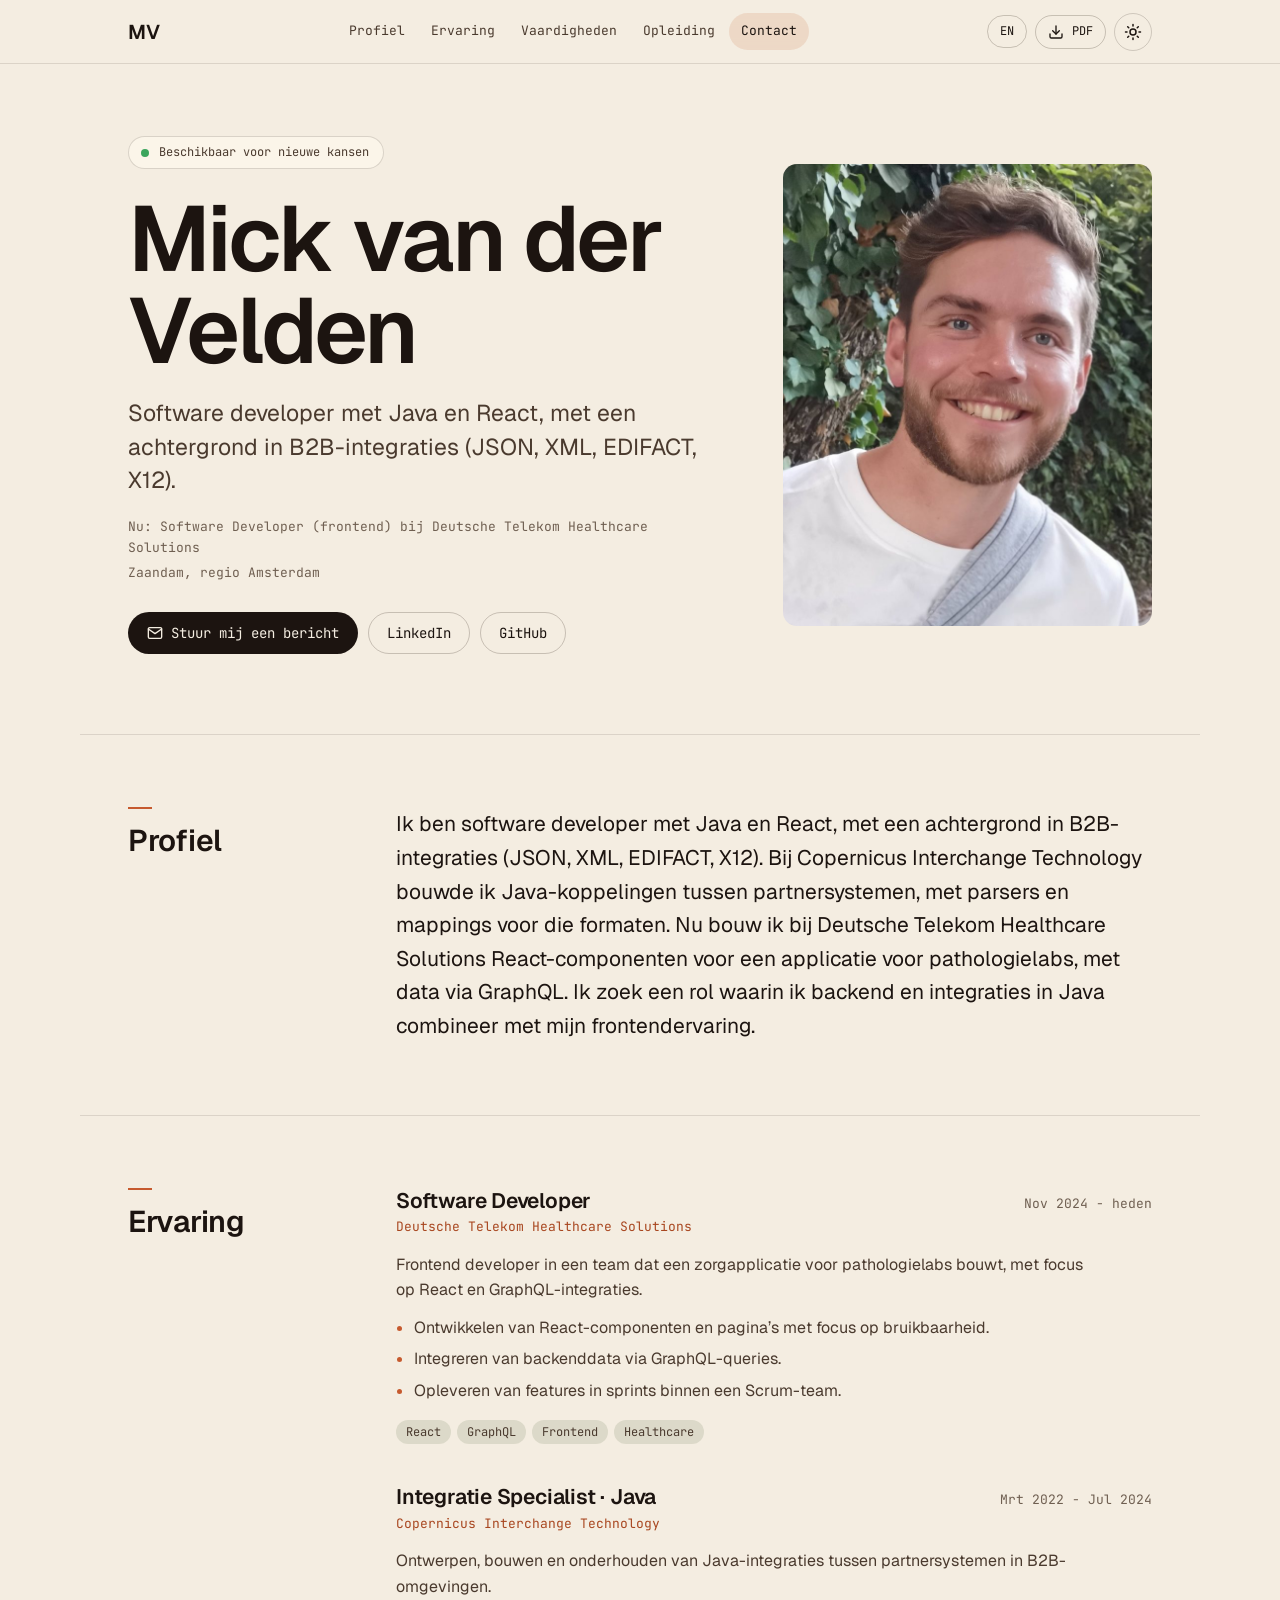
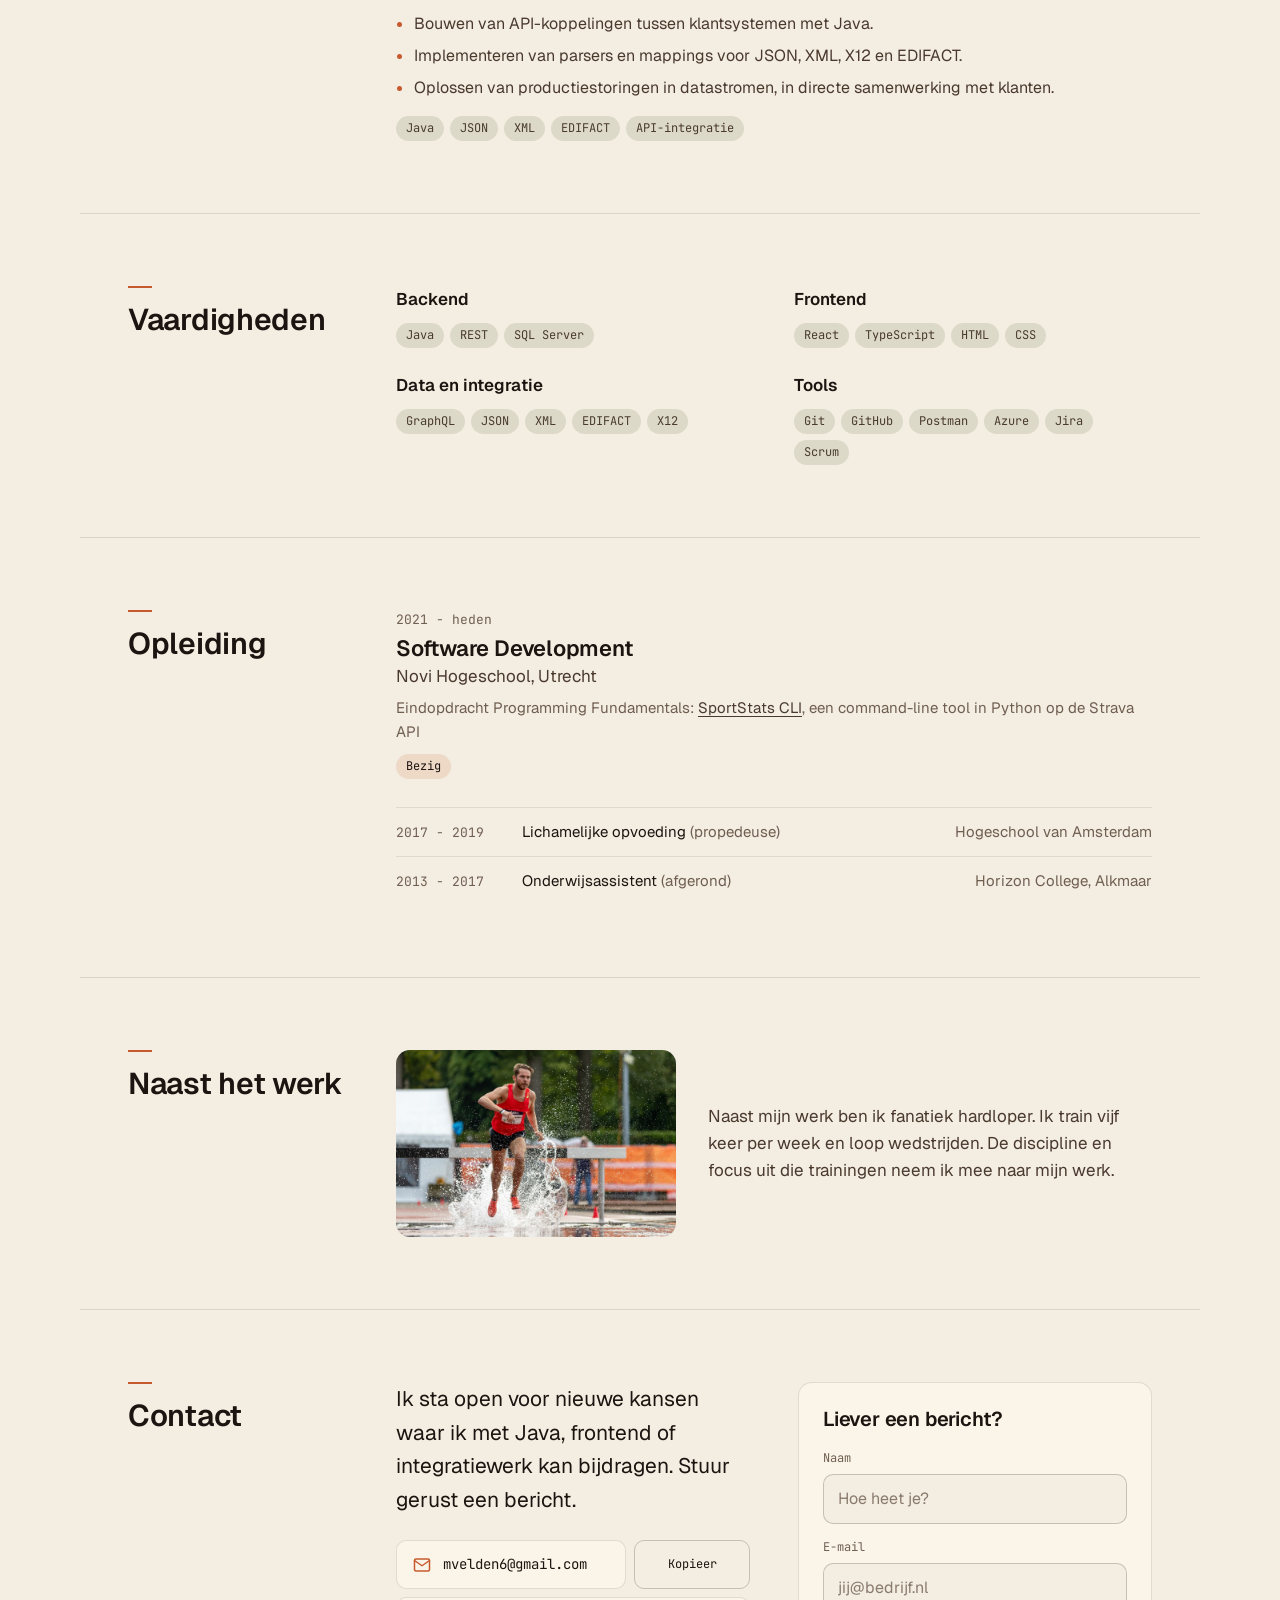
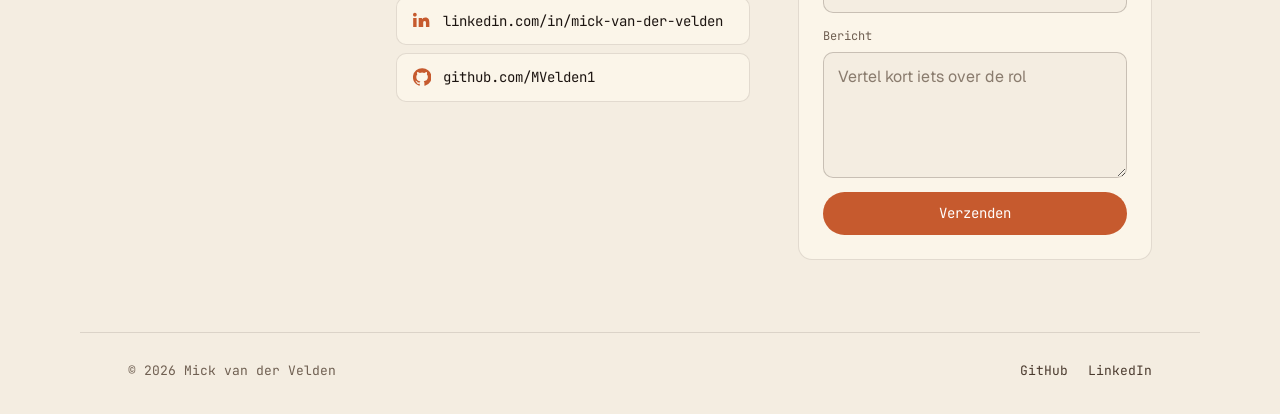
==== commit cf11dabd: "feat: add a restrained motion layer - Hero intro on first paint only: staggered fade and 8px rise (3" ====
--- a/index.html
+++ b/index.html
@@ -57,11 +57,13 @@
     <a href="#top" class="brand" aria-label="Mick van der Velden, naar boven" data-i18n-label="a11y.home">MV</a>
 
     <nav class="nav" id="nav" aria-label="Hoofdmenu" data-i18n-label="a11y.nav">
-      <a href="#profiel" data-i18n="nav.profile">Profiel</a>
-      <a href="#ervaring" data-i18n="nav.experience">Ervaring</a>
-      <a href="#vaardigheden" data-i18n="nav.skills">Vaardigheden</a>
-      <a href="#opleiding" data-i18n="nav.education">Opleiding</a>
-      <a href="#contact" data-i18n="nav.contact">Contact</a>
+      <div class="nav-links">
+        <a href="#profiel" data-i18n="nav.profile">Profiel</a>
+        <a href="#ervaring" data-i18n="nav.experience">Ervaring</a>
+        <a href="#vaardigheden" data-i18n="nav.skills">Vaardigheden</a>
+        <a href="#opleiding" data-i18n="nav.education">Opleiding</a>
+        <a href="#contact" data-i18n="nav.contact">Contact</a>
+      </div>
     </nav>
 
     <div class="top-actions">
@@ -75,7 +77,7 @@
         <svg class="icon-moon" viewBox="0 0 24 24" fill="none" stroke="currentColor" stroke-width="2" stroke-linecap="round" stroke-linejoin="round" aria-hidden="true"><path d="M21 12.8A9 9 0 1 1 11.2 3a7 7 0 0 0 9.8 9.8z"/></svg>
       </button>
       <button type="button" id="menuBtn" class="icon-btn menu-btn" aria-expanded="false" aria-controls="nav" aria-label="Menu openen" data-i18n-label="a11y.menu">
-        <svg viewBox="0 0 24 24" fill="none" stroke="currentColor" stroke-width="2" stroke-linecap="round" aria-hidden="true"><path d="M4 7h16M4 12h16M4 17h16"/></svg>
+        <svg viewBox="0 0 24 24" fill="none" stroke="currentColor" stroke-width="2" stroke-linecap="round" aria-hidden="true"><path class="bar bar-1" d="M4 7h16"/><path class="bar bar-2" d="M4 12h16"/><path class="bar bar-3" d="M4 17h16"/></svg>
       </button>
     </div>
   </div>
@@ -114,7 +116,6 @@
 <section class="section wrap reveal" id="profiel" aria-labelledby="h-profiel">
   <h2 class="section-title" id="h-profiel" data-i18n="nav.profile">Profiel</h2>
   <div class="section-body">
-    <!-- TODO Mick: klopt de laatste zin (wat je zoekt)? -->
     <p class="about-prose" id="aboutText" data-i18n="about.body">Ik ben software developer met Java en React, met een achtergrond in B2B-integraties (JSON, XML, EDIFACT, X12). Bij Copernicus Interchange Technology bouwde ik Java-koppelingen tussen partnersystemen, met parsers en mappings voor die formaten. Nu bouw ik bij Deutsche Telekom Healthcare Solutions React-componenten voor een applicatie voor pathologielabs, met data via GraphQL. Ik zoek een rol waarin ik backend en integraties in Java combineer met mijn frontendervaring.</p>
   </div>
 </section>
@@ -241,8 +242,13 @@
             <span class="label">mvelden6@gmail.com</span>
           </a>
           <button type="button" class="btn btn-ghost btn-sm copy-btn" id="copyEmail" data-copy="mvelden6@gmail.com">
-            <span data-i18n="ct.copy">Kopieer</span>
+            <span class="copy-label" data-i18n="ct.copy">Kopieer</span>
+            <span class="copy-done" aria-hidden="true">
+              <svg viewBox="0 0 24 24" fill="none" stroke="currentColor" stroke-width="2.4" stroke-linecap="round" stroke-linejoin="round" aria-hidden="true"><path d="M5 12.5l4.5 4.5L19 7.5"/></svg>
+              <span data-i18n="ct.copied">Gekopieerd</span>
+            </span>
           </button>
+          <span class="visually-hidden" id="copyStatus" role="status"></span>
         </li>
         <li>
           <a href="https://linkedin.com/in/mick-van-der-velden" target="_blank" rel="noopener" class="contact-link">
@@ -316,8 +322,6 @@
       <p class="ps-h">Contact</p>
       <ul class="ps-contact-list">
         <li><svg viewBox="0 0 24 24" fill="none" stroke="currentColor" stroke-width="1.8" stroke-linecap="round" stroke-linejoin="round" aria-hidden="true"><path d="M20 10c0 6-8 12-8 12s-8-6-8-12a8 8 0 0 1 16 0z"/><circle cx="12" cy="10" r="3"/></svg><span>Zaandam, NL</span></li>
-        <!-- TODO Mick: telefoonnummer wel/niet publiek -->
-        <li><a href="tel:+31616270753"><svg viewBox="0 0 24 24" fill="none" stroke="currentColor" stroke-width="1.8" stroke-linecap="round" stroke-linejoin="round" aria-hidden="true"><path d="M22 16.9v3a2 2 0 0 1-2.2 2 19.8 19.8 0 0 1-8.6-3.1 19.5 19.5 0 0 1-6-6A19.8 19.8 0 0 1 2.1 4.2 2 2 0 0 1 4.1 2h3a2 2 0 0 1 2 1.7c.1.9.3 1.8.6 2.7a2 2 0 0 1-.5 2.1L8 9.7a16 16 0 0 0 6 6l1.2-1.2a2 2 0 0 1 2.1-.5c.9.3 1.8.5 2.7.6a2 2 0 0 1 1.7 2z"/></svg><span>+31&nbsp;6&nbsp;1627&nbsp;0753</span></a></li>
         <li><a href="mailto:mvelden6@gmail.com"><svg viewBox="0 0 24 24" fill="none" stroke="currentColor" stroke-width="1.8" stroke-linecap="round" stroke-linejoin="round" aria-hidden="true"><rect x="3" y="5" width="18" height="14" rx="2"/><polyline points="3 7 12 13 21 7"/></svg><span>mvelden6@gmail.com</span></a></li>
         <li><a href="https://linkedin.com/in/mick-van-der-velden"><svg viewBox="0 0 24 24" fill="none" stroke="currentColor" stroke-width="1.8" stroke-linecap="round" stroke-linejoin="round" aria-hidden="true"><path d="M10 14a5 5 0 0 0 7 0l3-3a5 5 0 0 0-7-7l-1 1"/><path d="M14 10a5 5 0 0 0-7 0l-3 3a5 5 0 0 0 7 7l1-1"/></svg><span>linkedin.com/in/mick-van-der-velden</span></a></li>
         <li><a href="https://github.com/MVelden1"><svg viewBox="0 0 24 24" fill="currentColor" aria-hidden="true"><path d="M12 .3a12 12 0 0 0-3.8 23.4c.6.1.8-.3.8-.6v-2c-3.3.7-4-1.6-4-1.6-.6-1.4-1.4-1.8-1.4-1.8-1.1-.7.1-.7.1-.7 1.2.1 1.9 1.2 1.9 1.2 1 1.8 2.8 1.3 3.5 1 .1-.8.4-1.3.8-1.6-2.7-.3-5.5-1.3-5.5-6 0-1.2.5-2.3 1.3-3.1-.2-.4-.6-1.6 0-3.2 0 0 1-.3 3.4 1.2a11.5 11.5 0 0 1 6 0c2.3-1.5 3.3-1.2 3.3-1.2.7 1.6.2 2.9.1 3.2.8.8 1.3 1.9 1.3 3.2 0 4.6-2.8 5.6-5.5 5.9.5.4.9 1.1.9 2.3v3.3c0 .3.1.7.8.6A12 12 0 0 0 12 .3"/></svg><span>github.com/MVelden1</span></a></li>
--- a/style.css
+++ b/style.css
@@ -69,7 +69,7 @@
 
 html {
   scroll-behavior: smooth;
-  scroll-padding-top: calc(var(--topbar-h) + 16px);
+  scroll-padding-top: var(--topbar-h);
 }
 
 body {
@@ -80,7 +80,6 @@
   color: var(--ink);
   background: var(--bg);
   -webkit-font-smoothing: antialiased;
-  transition: background-color .3s ease, color .3s ease;
 }
 
 h1, h2, h3 {
@@ -174,7 +173,7 @@
   line-height: 1.2;
   text-decoration: none;
   cursor: pointer;
-  transition: background-color .2s ease, color .2s ease, border-color .2s ease;
+  transition: background-color .15s ease-out, color .15s ease-out;
 }
 .btn svg { width: 16px; height: 16px; flex-shrink: 0; }
 .btn-sm { padding: 8px 12px; font-size: 12px; }
@@ -205,14 +204,31 @@
   border: 1px solid color-mix(in oklab, var(--rule) 18%, transparent);
   color: var(--ink);
   cursor: pointer;
-  transition: background-color .2s ease;
+  position: relative;
+  transition: background-color .15s ease-out, color .15s ease-out;
 }
 .icon-btn:hover { background: color-mix(in oklab, var(--ink) 6%, transparent); }
 .icon-btn svg { width: 18px; height: 18px; }
 
-.icon-moon { display: none; }
-:root[data-theme="dark"] .icon-sun { display: none; }
-:root[data-theme="dark"] .icon-moon { display: block; }
+.icon-btn .icon-sun,
+.icon-btn .icon-moon {
+  position: absolute;
+  inset: 0;
+  margin: auto;
+  transition: opacity .15s ease-out;
+}
+.icon-moon { opacity: 0; }
+:root[data-theme="dark"] .icon-sun { opacity: 0; }
+:root[data-theme="dark"] .icon-moon { opacity: 1; }
+
+/* Copy button: label and "copied" state cross-fade in the same grid cell,
+   so the button never changes size. */
+.copy-btn { display: inline-grid; place-items: center; }
+.copy-btn > span { grid-area: 1 / 1; transition: opacity .15s ease-out; }
+.copy-done { display: inline-flex; align-items: center; gap: 6px; opacity: 0; }
+.copy-done svg { width: 14px; height: 14px; }
+.copy-btn.is-copied .copy-label { opacity: 0; }
+.copy-btn.is-copied .copy-done { opacity: 1; }
 
 /* =========================================================
    Top bar and navigation
@@ -230,7 +246,7 @@
 
 .topbar .inner {
   max-width: var(--maxw);
-  min-height: var(--topbar-h);
+  min-height: calc(var(--topbar-h) - 1px); /* + 1px border = --topbar-h */
   margin: 0 auto;
   padding: 0 var(--gutter);
   display: flex;
@@ -248,43 +264,108 @@
 }
 
 .nav {
+  font-family: var(--ff-mono);
+  font-size: 13px;
+}
+.nav-links {
+  position: relative;
   display: flex;
   gap: 2px;
-  font-family: var(--ff-mono);
-  font-size: 13px;
 }
 .nav a {
+  position: relative;
+  z-index: 1;
   padding: 8px 12px;
   border-radius: 999px;
   color: var(--ink-soft);
   text-decoration: none;
-  transition: background-color .2s ease, color .2s ease;
-}
-.nav a:hover { background: color-mix(in oklab, var(--ink) 6%, transparent); color: var(--ink); }
+  transition: color .15s ease-out;
+}
+/* Underline that grows from left to right on hover and keyboard focus */
+.nav a::after {
+  content: "";
+  position: absolute;
+  left: 12px;
+  right: 12px;
+  bottom: 5px;
+  height: 1px;
+  background: currentColor;
+  transform: scaleX(0);
+  transform-origin: left;
+  transition: transform .2s ease-out;
+}
+.nav a:hover, .nav a:focus-visible { color: var(--ink); }
+.nav a:hover::after, .nav a:focus-visible::after { transform: scaleX(1); }
 .nav a.active { color: var(--ink); background: color-mix(in oklab, var(--accent) 14%, transparent); }
 
+/* Pill behind the active link that slides between items. js/main.js adds it
+   and sets its position and width; without JS the .active background stays. */
+.nav-pill {
+  position: absolute;
+  top: 0;
+  bottom: 0;
+  left: 0;
+  z-index: 0;
+  border-radius: 999px;
+  background: color-mix(in oklab, var(--accent) 14%, transparent);
+  opacity: 0;
+  pointer-events: none;
+  transition: transform .25s ease-out, width .25s ease-out, opacity .25s ease-out;
+}
+.nav-pill.no-slide { transition: opacity .25s ease-out; }
+.nav-pill.is-visible { opacity: 1; }
+.nav-links.has-pill a.active { background: transparent; }
+.nav-links:not(.has-pill) .nav-pill { display: none; }
+
 .top-actions { display: flex; align-items: center; gap: 8px; }
 
 .menu-btn { display: none; }
+.menu-btn .bar {
+  transform-box: fill-box;
+  transform-origin: center;
+  transition: transform .2s ease-out, opacity .2s ease-out;
+}
+.menu-btn[aria-expanded="true"] .bar-1 { transform: translateY(5px) rotate(45deg); }
+.menu-btn[aria-expanded="true"] .bar-2 { opacity: 0; }
+.menu-btn[aria-expanded="true"] .bar-3 { transform: translateY(-5px) rotate(-45deg); }
 
 @media (max-width: 959px) {
   .menu-btn { display: inline-flex; }
 
+  /* Collapsible panel: grid rows 0fr to 1fr plus opacity. visibility keeps
+     the closed links out of the tab order. */
   .nav {
-    display: none;
     position: absolute;
     top: 100%;
     left: 0;
     right: 0;
-    flex-direction: column;
-    gap: 0;
-    padding: 8px var(--gutter) 16px;
+    display: grid;
+    grid-template-rows: 0fr;
+    opacity: 0;
+    visibility: hidden;
     background: var(--bg);
     border-bottom: 1px solid color-mix(in oklab, var(--rule) 12%, transparent);
     font-size: 15px;
-  }
-  .nav.open { display: flex; }
+    transition: grid-template-rows .2s ease-out, opacity .2s ease-out, visibility 0s linear .2s;
+  }
+  .nav.open {
+    grid-template-rows: 1fr;
+    opacity: 1;
+    visibility: visible;
+    transition: grid-template-rows .2s ease-out, opacity .2s ease-out, visibility 0s;
+  }
+  .nav-links {
+    min-height: 0;
+    overflow: hidden;
+    flex-direction: column;
+    align-items: flex-start;
+    gap: 0;
+    padding: 0 var(--gutter);
+  }
+  .nav-links > a:first-of-type { margin-top: 8px; }
+  .nav-links > a:last-of-type { margin-bottom: 16px; }
   .nav a { padding: 12px 8px; border-radius: var(--radius-sm); }
+  .nav a::after { left: 8px; right: 8px; bottom: 9px; }
 }
 
 /* =========================================================
@@ -292,6 +373,21 @@
    ========================================================= */
 
 .hero { padding-top: 48px; padding-bottom: 56px; }
+
+@keyframes rise-in {
+  from { opacity: 0; transform: translateY(8px); }
+  to { opacity: 1; transform: none; }
+}
+.hero-text > * { animation: rise-in .35s ease-out both; }
+.hero-text > :nth-child(2) { animation-delay: 70ms; }
+.hero-text > :nth-child(3) { animation-delay: 140ms; }
+.hero-text > :nth-child(4) { animation-delay: 210ms; }
+.hero-text > :nth-child(5) { animation-delay: 280ms; }
+
+/* Images fade in once loaded. js/main.js only marks images that are not
+   loaded yet, so cached images never flash; width/height reserve the space. */
+main img { transition: opacity .25s ease-out; }
+main img.img-pending { opacity: 0; }
 
 .hero-grid {
   display: grid;
@@ -576,7 +672,7 @@
   font-family: var(--ff-mono);
   font-size: 14px;
   text-decoration: none;
-  transition: background-color .2s ease;
+  transition: background-color .15s ease-out;
 }
 .contact-link:hover { background: var(--bg-elev); color: var(--ink); }
 .contact-link svg { width: 18px; height: 18px; color: var(--accent); }
@@ -644,7 +740,19 @@
   color: var(--ink-muted);
 }
 .foot-links { display: flex; gap: 20px; margin: 0; padding: 0; list-style: none; }
-.foot-links a { color: var(--ink-soft); text-underline-offset: 3px; }
+.foot-links a { color: var(--ink-soft); }
+
+/* Underline that grows from left to right on hover and keyboard focus */
+.foot-links a,
+.contact-link .label {
+  text-decoration: none;
+  background: linear-gradient(currentColor, currentColor) 0 100% / 0 1px no-repeat;
+  -webkit-box-decoration-break: clone;
+  box-decoration-break: clone;
+  transition: background-size .2s ease-out, color .15s ease-out;
+}
+.foot-links a:hover, .foot-links a:focus-visible,
+.contact-link:hover .label, .contact-link:focus-visible .label { background-size: 100% 1px; }
 
 /* =========================================================
    Reveal on scroll (only when JS runs)
@@ -657,9 +765,18 @@
 }
 .js .reveal.in { opacity: 1; transform: none; }
 
+/* Theme switch: colours fade for 300ms while js/theme.js sets
+   .theme-transition on <html>. More specific than the reduced-motion reset
+   below, so this colour fade is the one transition that stays there. */
+.theme-transition *:not(.icon-sun):not(.icon-moon),
+.theme-transition *::before,
+.theme-transition *::after {
+  transition: background-color .3s ease-out, color .3s ease-out, border-color .3s ease-out !important;
+}
+
 @media (prefers-reduced-motion: reduce) {
   html { scroll-behavior: auto; }
-  * { animation-duration: 0s !important; transition: none !important; }
+  *, *::before, *::after { animation: none !important; transition: none !important; }
   .js .reveal { opacity: 1; transform: none; }
 }
 
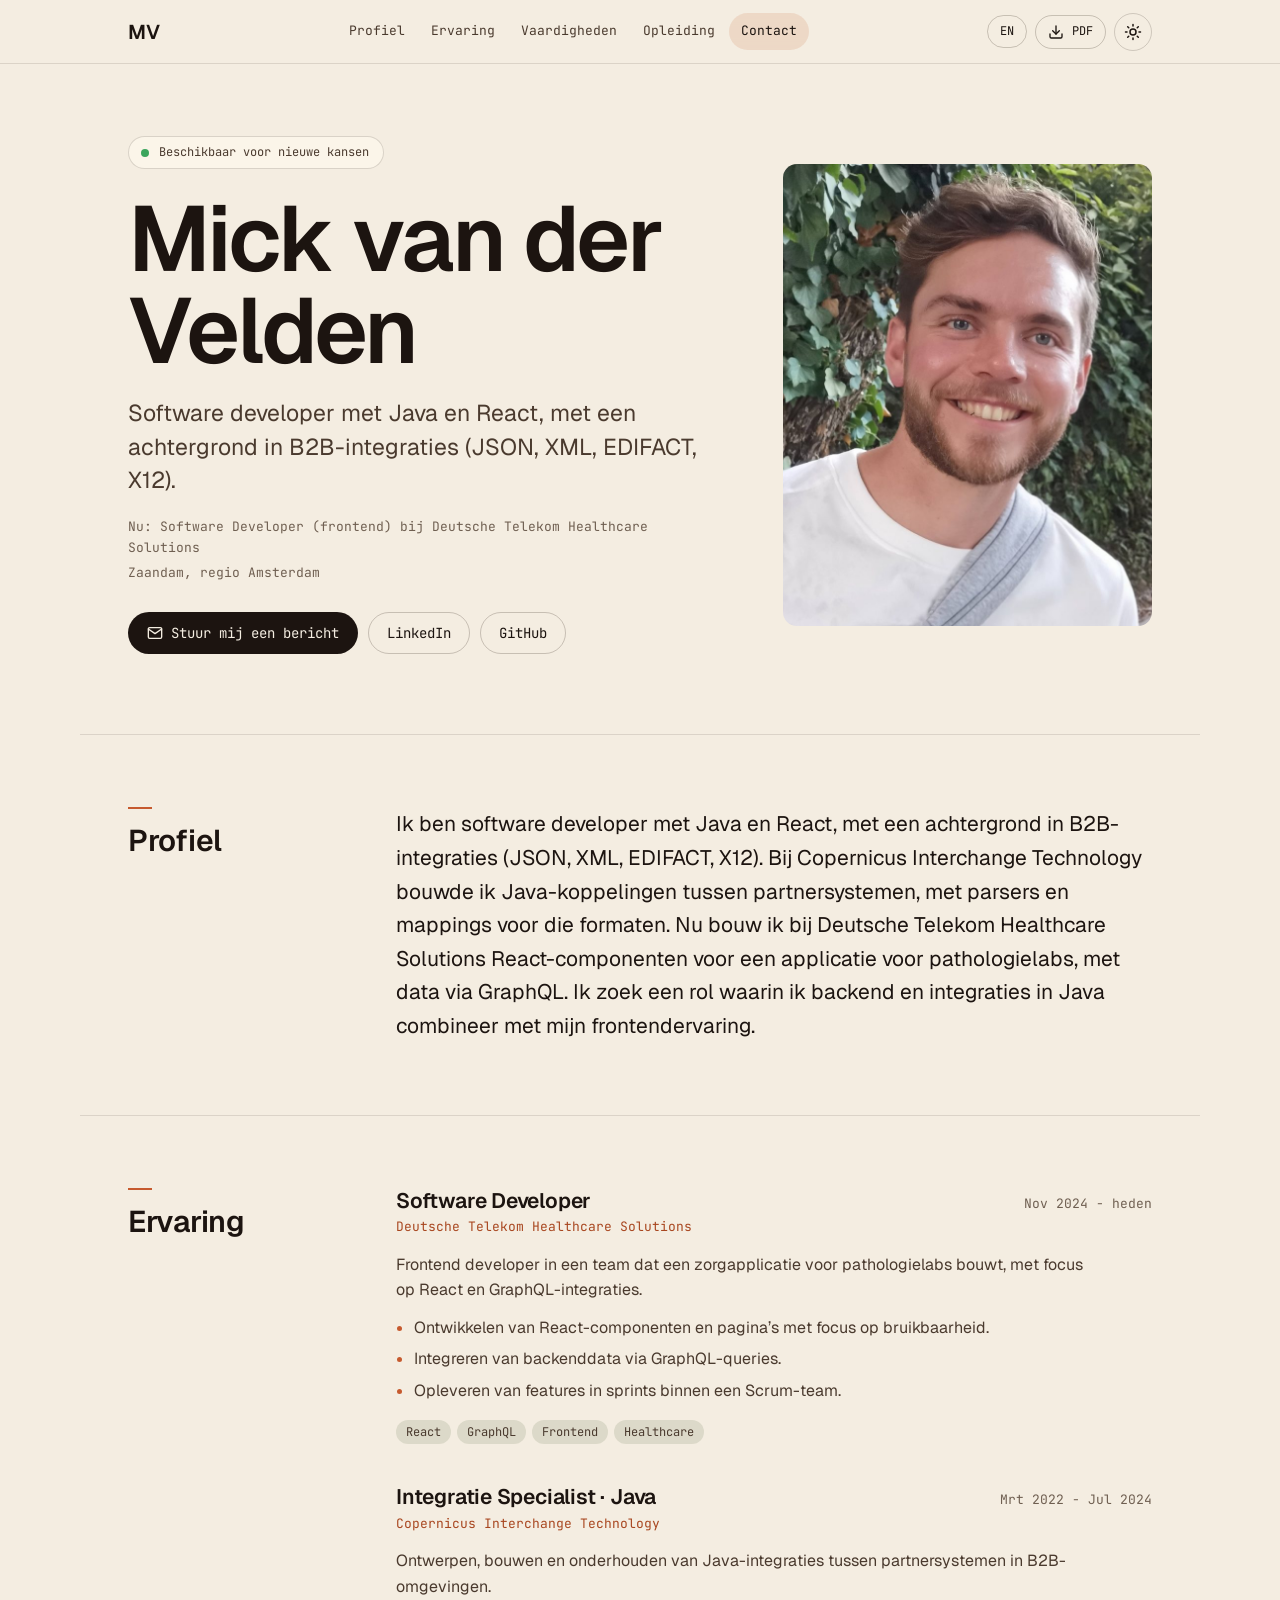
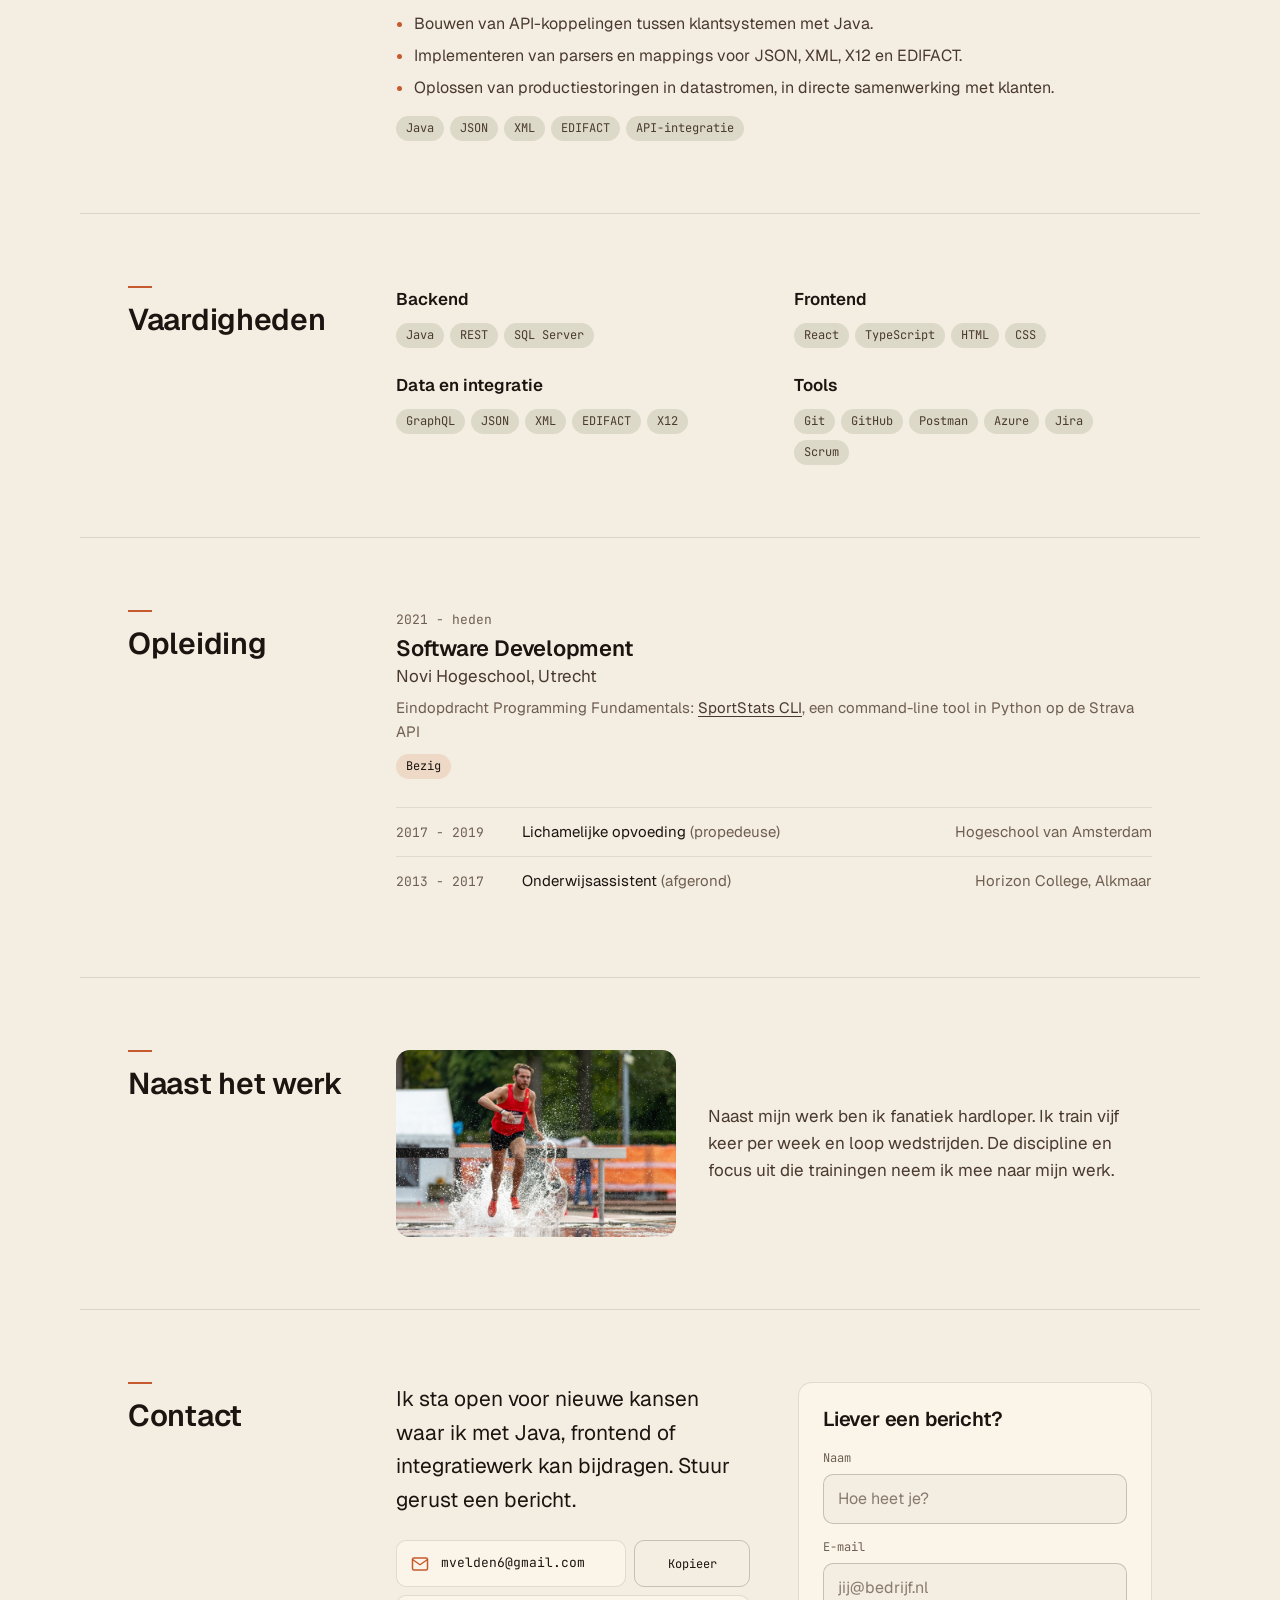
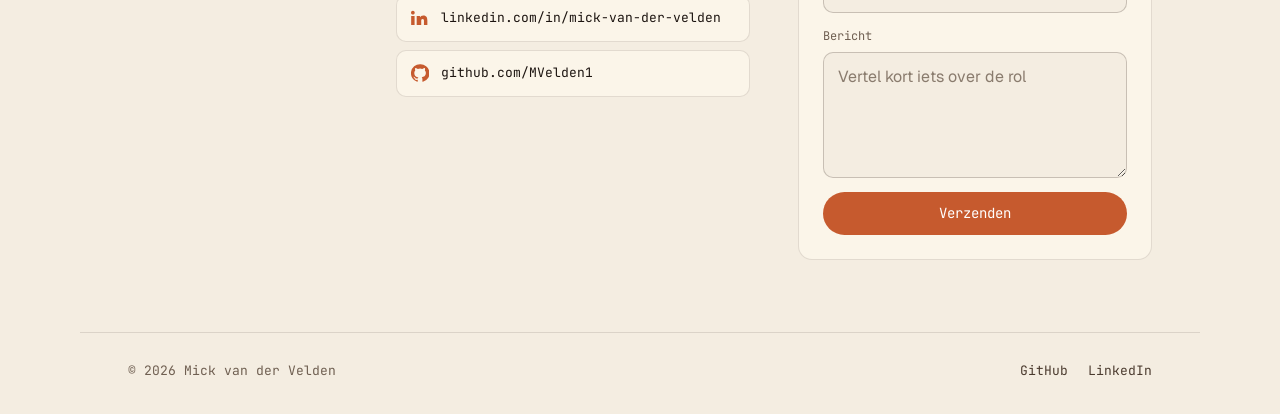
==== commit d319d08e: "fix: README local preview, keep contact links on one line - README: the site uses ES modules, so pre" ====
--- a/index.html
+++ b/index.html
@@ -251,7 +251,7 @@
           <span class="visually-hidden" id="copyStatus" role="status"></span>
         </li>
         <li>
-          <a href="https://linkedin.com/in/mick-van-der-velden" target="_blank" rel="noopener" class="contact-link">
+          <a href="https://linkedin.com/in/mick-van-der-velden" target="_blank" rel="noopener" class="contact-link" title="linkedin.com/in/mick-van-der-velden">
             <svg viewBox="0 0 24 24" fill="currentColor" aria-hidden="true"><path d="M4.98 3.5C4.98 4.88 3.87 6 2.5 6S0 4.88 0 3.5 1.12 1 2.5 1s2.48 1.12 2.48 2.5zM.22 8h4.56v12H.22V8zm7.36 0h4.37v1.64h.06c.61-1.15 2.1-2.36 4.33-2.36 4.63 0 5.48 3.05 5.48 7v5.72h-4.55v-5.07c0-1.21-.02-2.77-1.69-2.77-1.7 0-1.96 1.32-1.96 2.68v5.16H7.58V8z"/></svg>
             <span class="label">linkedin.com/in/mick-van-der-velden</span>
           </a>
--- a/style.css
+++ b/style.css
@@ -665,18 +665,23 @@
   align-items: center;
   gap: 12px;
   min-width: 0;
-  padding: 12px 16px;
+  padding: 12px 14px;
   background: var(--bg-card);
   border: 1px solid color-mix(in oklab, var(--rule) 12%, transparent);
   border-radius: var(--radius-sm);
   font-family: var(--ff-mono);
-  font-size: 14px;
+  font-size: 13px;
   text-decoration: none;
   transition: background-color .15s ease-out;
 }
 .contact-link:hover { background: var(--bg-elev); color: var(--ink); }
 .contact-link svg { width: 18px; height: 18px; color: var(--accent); }
-.contact-link .label { overflow-wrap: anywhere; }
+.contact-link .label {
+  min-width: 0;
+  overflow: hidden;
+  white-space: nowrap;
+  text-overflow: ellipsis;
+}
 
 .contact-form {
   padding: 24px;
@@ -718,7 +723,7 @@
 }
 .form-msg-error { background: color-mix(in oklab, #E36161 22%, transparent); }
 
-@media (min-width: 880px) {
+@media (min-width: 1100px) {
   .contact-grid { grid-template-columns: minmax(0, 1fr) minmax(0, 1fr); gap: 48px; }
 }
 
